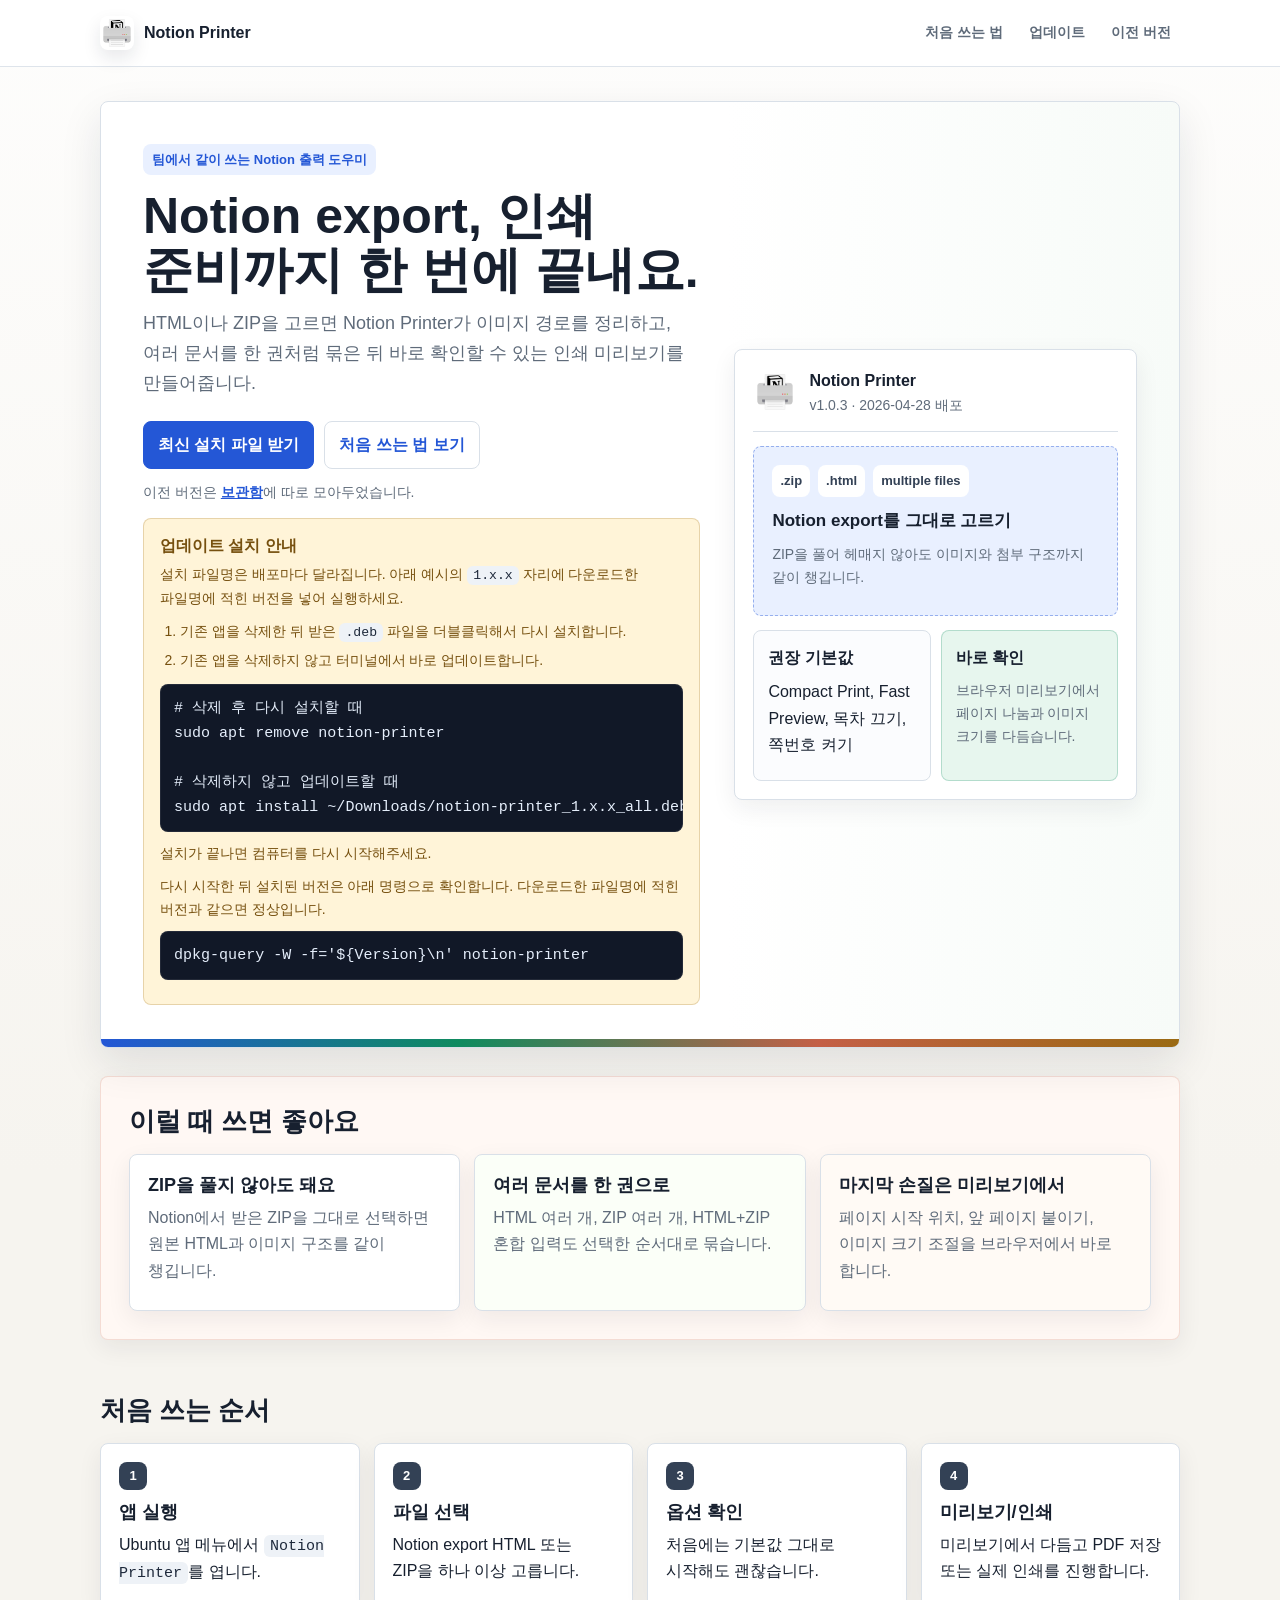
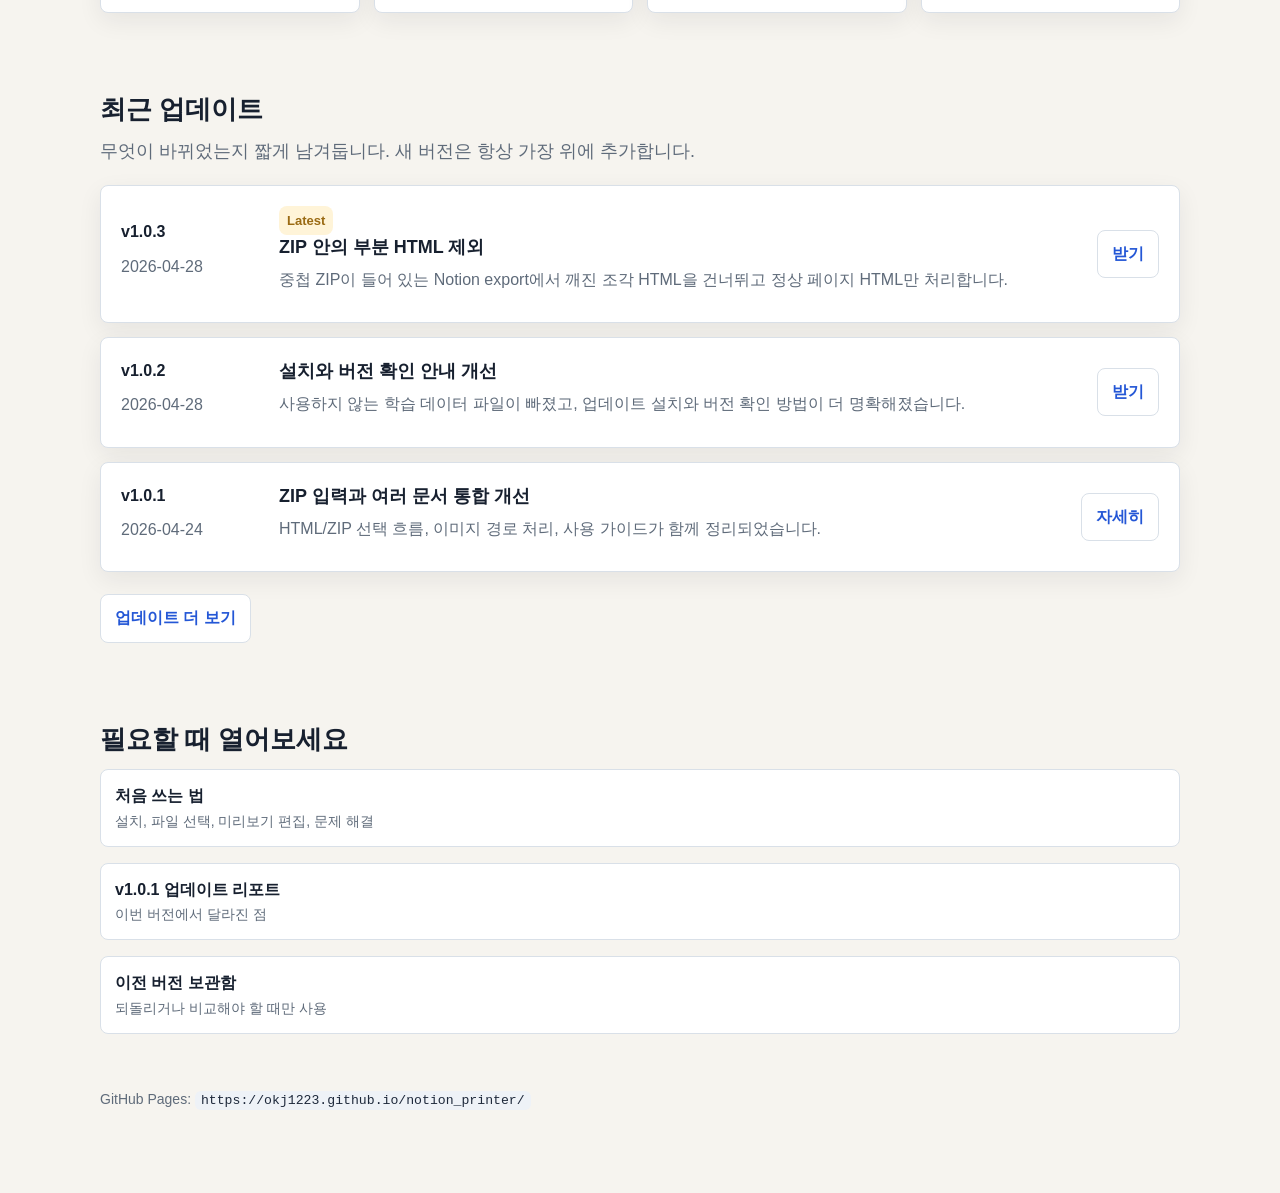
==== docs/index.html @ 2a836444 "Skip partial Notion HTML in ZIP imports" ====
<!doctype html>
<html lang="ko">
<head>
  <meta charset="utf-8">
  <meta name="viewport" content="width=device-width, initial-scale=1">
  <title>Notion Printer</title>
  <style>
    :root {
      --ink: #1f2937;
      --muted: #667085;
      --paper: #f8fafc;
      --panel: #ffffff;
      --line: #d9e0e8;
      --blue: #2463eb;
      --blue-soft: #eaf1ff;
      --green: #0f8b5f;
      --green-soft: #e8f7ef;
      --coral: #c65f45;
      --coral-soft: #fff0ea;
      --amber: #9a6a13;
      --amber-soft: #fff5d8;
      --slate: #334155;
      --shadow: 0 10px 30px rgba(23, 32, 47, 0.08);
    }

    * { box-sizing: border-box; }

    body {
      margin: 0;
      background: var(--paper);
      color: var(--ink);
      font-family: "Noto Sans KR", "Apple SD Gothic Neo", "Pretendard", sans-serif;
      line-height: 1.65;
    }

    a { color: inherit; }

    .site-header {
      position: sticky;
      top: 0;
      z-index: 10;
      border-bottom: 1px solid var(--line);
      background: rgba(255, 255, 255, 0.94);
      backdrop-filter: blur(10px);
    }

    .nav {
      max-width: 1120px;
      margin: 0 auto;
      padding: 12px 20px;
      display: flex;
      align-items: center;
      justify-content: space-between;
      gap: 18px;
    }

    .brand {
      display: inline-flex;
      align-items: center;
      gap: 10px;
      font-weight: 900;
      text-decoration: none;
    }

    .brand img {
      width: 34px;
      height: 34px;
      border-radius: 8px;
    }

    .nav-links {
      display: flex;
      flex-wrap: wrap;
      gap: 10px;
      color: var(--muted);
      font-size: 14px;
      font-weight: 800;
    }

    .nav-links a {
      text-decoration: none;
      padding: 6px 8px;
      border-radius: 8px;
    }

    .nav-links a:hover { background: #eef2f7; color: var(--ink); }

    .wrap {
      max-width: 1120px;
      margin: 0 auto;
      padding: 32px 20px 72px;
    }

    .hero {
      display: grid;
      grid-template-columns: minmax(0, 1.5fr) minmax(280px, 0.75fr);
      gap: 24px;
      align-items: stretch;
      padding: 34px;
      border: 1px solid var(--line);
      border-radius: 8px;
      background: #ffffff;
      box-shadow: var(--shadow);
    }

    .eyebrow {
      display: inline-flex;
      align-items: center;
      width: fit-content;
      padding: 4px 9px;
      border-radius: 8px;
      background: var(--blue-soft);
      color: var(--blue);
      font-size: 13px;
      font-weight: 900;
    }

    h1 {
      margin: 14px 0 12px;
      font-size: 48px;
      line-height: 1.08;
      letter-spacing: 0;
    }

    h2 {
      margin: 0 0 12px;
      font-size: 25px;
      letter-spacing: 0;
    }

    h3 {
      margin: 0 0 8px;
      font-size: 18px;
      letter-spacing: 0;
    }

    p { margin: 8px 0; }

    .lead {
      max-width: 760px;
      color: var(--muted);
      font-size: 18px;
    }

    .helper {
      margin-top: 12px;
      color: var(--muted);
      font-size: 14px;
    }

    .helper a {
      color: var(--blue);
      font-weight: 800;
    }

    .install-note {
      margin-top: 14px;
      padding: 14px 16px;
      border: 1px solid rgba(154, 106, 19, 0.24);
      border-radius: 8px;
      background: var(--amber-soft);
      color: #76500f;
    }

    .install-note strong {
      display: block;
      margin-bottom: 4px;
    }

    .install-note p {
      margin: 4px 0 10px;
      font-size: 14px;
    }

    .install-note ol {
      margin: 8px 0 12px;
      padding-left: 20px;
      font-size: 14px;
    }

    .install-note li {
      margin: 5px 0;
    }

    .install-note pre {
      margin: 8px 0 10px;
      overflow-x: auto;
      padding: 12px 14px;
      border-radius: 8px;
      background: #111827;
      color: #e5eefb;
      box-shadow: inset 0 0 0 1px rgba(255, 255, 255, 0.08);
    }

    .install-note pre code {
      padding: 0;
      background: transparent;
      color: inherit;
      white-space: pre;
    }

    .hero-meta {
      display: grid;
      gap: 10px;
      align-content: start;
      padding: 20px;
      border: 1px solid var(--line);
      border-radius: 8px;
      background: #fbfcfe;
    }

    .version {
      display: flex;
      align-items: center;
      gap: 12px;
    }

    .version img {
      width: 56px;
      height: 56px;
      border-radius: 8px;
      border: 1px solid var(--line);
    }

    .version strong {
      display: block;
      font-size: 20px;
    }

    .version span {
      color: var(--muted);
      font-size: 14px;
    }

    .actions {
      display: flex;
      flex-wrap: wrap;
      gap: 10px;
      margin-top: 22px;
    }

    .button {
      display: inline-flex;
      align-items: center;
      justify-content: center;
      min-height: 44px;
      padding: 10px 14px;
      border-radius: 8px;
      border: 1px solid var(--line);
      background: #ffffff;
      color: var(--blue);
      text-decoration: none;
      font-weight: 900;
    }

    .button.primary {
      border-color: var(--blue);
      background: var(--blue);
      color: #ffffff;
    }

    .button:hover {
      transform: translateY(-1px);
      box-shadow: 0 8px 20px rgba(36, 99, 235, 0.10);
    }

    .section {
      margin-top: 24px;
      padding: 28px;
      border: 1px solid var(--line);
      border-radius: 8px;
      background: var(--panel);
      box-shadow: 0 6px 20px rgba(23, 32, 47, 0.05);
    }

    .section.warm {
      border-color: rgba(198, 95, 69, 0.18);
      background: var(--coral-soft);
    }

    .grid {
      display: grid;
      grid-template-columns: repeat(3, minmax(0, 1fr));
      gap: 14px;
      margin-top: 16px;
    }

    .card {
      min-height: 132px;
      padding: 17px;
      border: 1px solid var(--line);
      border-radius: 8px;
      background: #ffffff;
    }

    .card:nth-child(2) {
      background: #fbfff8;
    }

    .card:nth-child(3) {
      background: #fffaf5;
    }

    .card p,
    .timeline p {
      color: var(--muted);
    }

    .workflow {
      display: grid;
      grid-template-columns: repeat(4, minmax(0, 1fr));
      gap: 12px;
      margin-top: 16px;
      counter-reset: flow;
    }

    .step {
      counter-increment: flow;
      padding: 16px;
      border: 1px solid var(--line);
      border-radius: 8px;
      background: #fbfcfe;
    }

    .step::before {
      content: counter(flow);
      display: inline-grid;
      place-items: center;
      width: 28px;
      height: 28px;
      margin-bottom: 10px;
      border-radius: 8px;
      background: var(--slate);
      color: #ffffff;
      font-weight: 900;
      font-size: 13px;
    }

    code {
      padding: 2px 6px;
      border-radius: 6px;
      background: #eef2f7;
      color: #1e293b;
      font-family: "JetBrains Mono", "D2Coding", monospace;
      font-size: 0.94em;
    }

    .timeline {
      display: grid;
      gap: 12px;
      margin-top: 16px;
    }

    .release {
      display: grid;
      grid-template-columns: 120px minmax(0, 1fr) auto;
      gap: 16px;
      align-items: center;
      padding: 16px;
      border: 1px solid var(--line);
      border-radius: 8px;
      background: #ffffff;
    }

    .tag {
      width: fit-content;
      padding: 4px 8px;
      border-radius: 8px;
      background: var(--amber-soft);
      color: var(--amber);
      font-size: 13px;
      font-weight: 900;
    }

    .link-list {
      display: grid;
      gap: 9px;
      margin: 14px 0 0;
      padding: 0;
      list-style: none;
    }

    .link-list a {
      display: block;
      padding: 12px 14px;
      border: 1px solid var(--line);
      border-radius: 8px;
      background: #ffffff;
      text-decoration: none;
      font-weight: 800;
    }

    .link-list span {
      display: block;
      color: var(--muted);
      font-weight: 500;
      font-size: 14px;
    }

    .footer {
      margin-top: 28px;
      color: var(--muted);
      font-size: 14px;
    }

    @media (max-width: 860px) {
      .hero,
      .release {
        grid-template-columns: 1fr;
      }

      .grid,
      .workflow {
        grid-template-columns: 1fr;
      }

      h1 { font-size: 36px; }
      .wrap { padding: 20px 14px 48px; }
      .hero, .section { padding: 20px; }
    }
  </style>
  <link rel="stylesheet" href="./assets/site.css">
</head>
<body class="home-page">
  <header class="site-header">
    <nav class="nav" aria-label="주요 링크">
      <a class="brand" href="./index.html">
        <img src="./assets/notion-printer-512.png" alt="">
        <span>Notion Printer</span>
      </a>
      <div class="nav-links">
        <a href="./team-user-guide.html">처음 쓰는 법</a>
        <a href="./updates.html">업데이트</a>
        <a href="./downloads/">이전 버전</a>
      </div>
    </nav>
  </header>

  <main class="wrap">
    <section class="hero">
      <div>
        <span class="eyebrow">팀에서 같이 쓰는 Notion 출력 도우미</span>
        <h1>Notion export, 인쇄 준비까지 한 번에 끝내요.</h1>
        <p class="lead">
          HTML이나 ZIP을 고르면 Notion Printer가 이미지 경로를 정리하고,
          여러 문서를 한 권처럼 묶은 뒤 바로 확인할 수 있는 인쇄 미리보기를 만들어줍니다.
        </p>
        <div class="actions">
          <a class="button primary" href="./downloads/notion-printer_1.0.3_all.deb" download>최신 설치 파일 받기</a>
          <a class="button" href="./team-user-guide.html">처음 쓰는 법 보기</a>
        </div>
        <p class="helper">이전 버전은 <a href="./downloads/">보관함</a>에 따로 모아두었습니다.</p>
        <div class="install-note">
          <strong>업데이트 설치 안내</strong>
          <p>설치 파일명은 배포마다 달라집니다. 아래 예시의 <code>1.x.x</code> 자리에 다운로드한 파일명에 적힌 버전을 넣어 실행하세요.</p>
          <ol>
            <li>기존 앱을 삭제한 뒤 받은 <code>.deb</code> 파일을 더블클릭해서 다시 설치합니다.</li>
            <li>기존 앱을 삭제하지 않고 터미널에서 바로 업데이트합니다.</li>
          </ol>
          <pre><code># 삭제 후 다시 설치할 때
sudo apt remove notion-printer

# 삭제하지 않고 업데이트할 때
sudo apt install ~/Downloads/notion-printer_1.x.x_all.deb</code></pre>
          <p>설치가 끝나면 컴퓨터를 다시 시작해주세요.</p>
          <p>다시 시작한 뒤 설치된 버전은 아래 명령으로 확인합니다. 다운로드한 파일명에 적힌 버전과 같으면 정상입니다.</p>
          <pre><code>dpkg-query -W -f='${Version}\n' notion-printer</code></pre>
        </div>
      </div>

      <aside class="app-preview" aria-label="Notion Printer 흐름 미리보기">
        <div class="preview-title">
          <img src="./assets/notion-printer-512.png" alt="Notion Printer 아이콘">
          <div>
            <strong>Notion Printer</strong>
            <span>v1.0.3 · 2026-04-28 배포</span>
          </div>
        </div>
        <div class="preview-dropzone">
          <div class="file-row">
            <span class="file-pill">.zip</span>
            <span class="file-pill">.html</span>
            <span class="file-pill">multiple files</span>
          </div>
          <strong>Notion export를 그대로 고르기</strong>
          <p>ZIP을 풀어 헤매지 않아도 이미지와 첨부 구조까지 같이 챙깁니다.</p>
        </div>
        <div class="preview-flow">
          <div class="preview-step">
            <strong>권장 기본값</strong>
            <p>Compact Print, Fast Preview, 목차 끄기, 쪽번호 켜기</p>
          </div>
          <div class="preview-output">
            <strong>바로 확인</strong>
            <p>브라우저 미리보기에서 페이지 나눔과 이미지 크기를 다듬습니다.</p>
          </div>
        </div>
      </aside>
    </section>

    <section class="section warm" id="what">
      <h2>이럴 때 쓰면 좋아요</h2>
      <div class="grid">
        <article class="card">
          <h3>ZIP을 풀지 않아도 돼요</h3>
          <p>Notion에서 받은 ZIP을 그대로 선택하면 원본 HTML과 이미지 구조를 같이 챙깁니다.</p>
        </article>
        <article class="card">
          <h3>여러 문서를 한 권으로</h3>
          <p>HTML 여러 개, ZIP 여러 개, HTML+ZIP 혼합 입력도 선택한 순서대로 묶습니다.</p>
        </article>
        <article class="card">
          <h3>마지막 손질은 미리보기에서</h3>
          <p>페이지 시작 위치, 앞 페이지 붙이기, 이미지 크기 조절을 브라우저에서 바로 합니다.</p>
        </article>
      </div>
    </section>

    <section class="section" id="workflow">
      <h2>처음 쓰는 순서</h2>
      <div class="workflow">
        <article class="step">
          <h3>앱 실행</h3>
          <p>Ubuntu 앱 메뉴에서 <code>Notion Printer</code>를 엽니다.</p>
        </article>
        <article class="step">
          <h3>파일 선택</h3>
          <p>Notion export HTML 또는 ZIP을 하나 이상 고릅니다.</p>
        </article>
        <article class="step">
          <h3>옵션 확인</h3>
          <p>처음에는 기본값 그대로 시작해도 괜찮습니다.</p>
        </article>
        <article class="step">
          <h3>미리보기/인쇄</h3>
          <p>미리보기에서 다듬고 PDF 저장 또는 실제 인쇄를 진행합니다.</p>
        </article>
      </div>
    </section>

    <section class="section" id="updates">
      <h2>최근 업데이트</h2>
      <p class="lead">무엇이 바뀌었는지 짧게 남겨둡니다. 새 버전은 항상 가장 위에 추가합니다.</p>
      <div class="timeline">
        <article class="release">
          <div>
            <strong>v1.0.3</strong>
            <p>2026-04-28</p>
          </div>
          <div>
            <span class="tag">Latest</span>
            <h3>ZIP 안의 부분 HTML 제외</h3>
            <p>중첩 ZIP이 들어 있는 Notion export에서 깨진 조각 HTML을 건너뛰고 정상 페이지 HTML만 처리합니다.</p>
          </div>
          <a class="button" href="./downloads/">받기</a>
        </article>

        <article class="release">
          <div>
            <strong>v1.0.2</strong>
            <p>2026-04-28</p>
          </div>
          <div>
            <h3>설치와 버전 확인 안내 개선</h3>
            <p>사용하지 않는 학습 데이터 파일이 빠졌고, 업데이트 설치와 버전 확인 방법이 더 명확해졌습니다.</p>
          </div>
          <a class="button" href="./downloads/">받기</a>
        </article>

        <article class="release">
          <div>
            <strong>v1.0.1</strong>
            <p>2026-04-24</p>
          </div>
          <div>
            <h3>ZIP 입력과 여러 문서 통합 개선</h3>
            <p>HTML/ZIP 선택 흐름, 이미지 경로 처리, 사용 가이드가 함께 정리되었습니다.</p>
          </div>
          <a class="button" href="./update-report-v1-0-1.html">자세히</a>
        </article>
      </div>
      <div class="actions">
        <a class="button" href="./updates.html">업데이트 더 보기</a>
      </div>
    </section>

    <section class="section" id="links">
      <h2>필요할 때 열어보세요</h2>
      <ul class="link-list">
        <li><a href="./team-user-guide.html">처음 쓰는 법 <span>설치, 파일 선택, 미리보기 편집, 문제 해결</span></a></li>
        <li><a href="./update-report-v1-0-1.html">v1.0.1 업데이트 리포트 <span>이번 버전에서 달라진 점</span></a></li>
        <li><a href="./downloads/">이전 버전 보관함 <span>되돌리거나 비교해야 할 때만 사용</span></a></li>
      </ul>
    </section>

    <p class="footer">
      GitHub Pages: <code>https://okj1223.github.io/notion_printer/</code>
    </p>
  </main>
</body>
</html>
---- docs/assets/site.css ----
:root {
  --ink: #17202f;
  --muted: #5f6b7a;
  --paper: #f6f4ef;
  --panel: #ffffff;
  --line: #d9e0e8;
  --blue: #2457d6;
  --blue-soft: #e9f0ff;
  --green: #0f8b5f;
  --green-soft: #e7f6ee;
  --coral: #c45f46;
  --coral-soft: #fff0ea;
  --amber: #9a6a13;
  --amber-soft: #fff4d8;
  --slate: #334155;
  --shadow: 0 16px 42px rgba(23, 32, 47, 0.10);
  --soft-shadow: 0 8px 24px rgba(23, 32, 47, 0.07);
}

* { box-sizing: border-box; }

html { scroll-behavior: smooth; }

body {
  margin: 0;
  background:
    linear-gradient(180deg, rgba(255, 255, 255, 0.82) 0%, rgba(246, 244, 239, 0.92) 42%, #f6f4ef 100%),
    var(--paper);
  color: var(--ink);
  font-family: "Noto Sans KR", "Apple SD Gothic Neo", "Pretendard", sans-serif;
  line-height: 1.65;
  overflow-x: hidden;
}

a { color: inherit; }

.site-header {
  position: sticky;
  top: 0;
  z-index: 20;
  border-bottom: 1px solid rgba(217, 224, 232, 0.86);
  background: rgba(255, 255, 255, 0.92);
  backdrop-filter: blur(14px);
}

.nav,
.wrap,
.page {
  max-width: 1120px;
  margin: 0 auto;
  padding-left: 20px;
  padding-right: 20px;
}

.nav {
  min-height: 66px;
  display: flex;
  align-items: center;
  justify-content: space-between;
  gap: 18px;
}

.brand {
  display: inline-flex;
  align-items: center;
  gap: 10px;
  color: inherit;
  font-weight: 900;
  text-decoration: none;
}

.brand img {
  width: 34px;
  height: 34px;
  border-radius: 8px;
  box-shadow: 0 8px 18px rgba(23, 32, 47, 0.10);
}

.nav-links {
  display: flex;
  flex-wrap: wrap;
  gap: 8px;
  color: var(--muted);
  font-size: 14px;
  font-weight: 800;
}

.nav-links a {
  padding: 7px 9px;
  border-radius: 8px;
  color: inherit;
  text-decoration: none;
}

.nav-links a:hover {
  background: #eef2f7;
  color: var(--ink);
}

.wrap,
.page {
  padding-top: 34px;
  padding-bottom: 76px;
}

.hero {
  border: 1px solid var(--line);
  border-radius: 8px;
  background: var(--panel);
  box-shadow: var(--shadow);
}

.home-page .hero {
  position: relative;
  overflow: hidden;
  display: grid;
  grid-template-columns: minmax(0, 1.08fr) minmax(320px, 0.78fr);
  gap: 34px;
  align-items: center;
  min-height: 470px;
  padding: 42px;
  background:
    linear-gradient(90deg, #ffffff 0%, #ffffff 58%, #f7fbf8 100%);
}

.home-page .hero::after {
  content: "";
  position: absolute;
  inset: auto 0 0 0;
  height: 8px;
  background: linear-gradient(90deg, var(--blue), var(--green), var(--coral), var(--amber));
}

.eyebrow,
.badge {
  display: inline-flex;
  align-items: center;
  width: fit-content;
  padding: 5px 9px;
  border-radius: 8px;
  background: var(--blue-soft);
  color: var(--blue);
  font-size: 13px;
  font-weight: 900;
}

.badge.mint,
.badge-green,
.badge.latest {
  background: var(--green-soft);
  color: var(--green);
}

.badge.sun,
.badge-amber,
.badge.archive,
.tag {
  background: var(--amber-soft);
  color: var(--amber);
}

.badge.sky,
.badge-blue {
  background: var(--blue-soft);
  color: var(--blue);
}

.badge-row {
  display: flex;
  flex-wrap: wrap;
  gap: 8px;
  margin-bottom: 18px;
}

h1 {
  margin: 14px 0 12px;
  font-size: 50px;
  line-height: 1.08;
  letter-spacing: 0;
  word-break: keep-all;
  overflow-wrap: break-word;
}

h2 {
  margin: 0 0 12px;
  font-size: 26px;
  line-height: 1.25;
  letter-spacing: 0;
  word-break: keep-all;
}

h3 {
  margin: 0 0 8px;
  font-size: 18px;
  line-height: 1.35;
  letter-spacing: 0;
  word-break: keep-all;
}

p {
  margin: 8px 0;
  word-break: keep-all;
  overflow-wrap: anywhere;
}

li,
td,
th {
  word-break: keep-all;
  overflow-wrap: anywhere;
}

.lead {
  max-width: 760px;
  color: var(--muted);
  font-size: 18px;
  word-break: keep-all;
  overflow-wrap: break-word;
}

.helper {
  margin-top: 12px;
  color: var(--muted);
  font-size: 14px;
}

.helper a {
  color: var(--blue);
  font-weight: 900;
}

.actions {
  display: flex;
  flex-wrap: wrap;
  gap: 10px;
  margin-top: 22px;
}

.button {
  display: inline-flex;
  align-items: center;
  justify-content: center;
  min-height: 44px;
  padding: 10px 14px;
  border: 1px solid var(--line);
  border-radius: 8px;
  background: #ffffff;
  color: var(--blue);
  font-weight: 900;
  text-decoration: none;
  white-space: nowrap;
  transition: transform 0.14s ease, box-shadow 0.14s ease, background 0.14s ease;
}

.button:hover {
  transform: translateY(-1px);
  box-shadow: 0 10px 22px rgba(36, 87, 214, 0.13);
}

.button.primary {
  border-color: var(--blue);
  background: var(--blue);
  color: #ffffff;
}

.button.secondary {
  border-color: rgba(36, 87, 214, 0.22);
  color: var(--blue);
}

.hero-meta,
.app-preview {
  border: 1px solid var(--line);
  border-radius: 8px;
  background: #fbfcfe;
  box-shadow: var(--soft-shadow);
}

.hero-meta {
  display: grid;
  gap: 10px;
  align-content: start;
  padding: 20px;
}

.version {
  display: flex;
  align-items: center;
  gap: 12px;
}

.version img {
  width: 56px;
  height: 56px;
  border-radius: 8px;
  border: 1px solid var(--line);
}

.version strong {
  display: block;
  font-size: 20px;
}

.version span,
.card p,
.timeline p,
.feature p,
.info-card span,
.mini-card span,
.card span,
.meta,
.date {
  color: var(--muted);
}

.app-preview {
  position: relative;
  display: grid;
  gap: 14px;
  padding: 18px;
  background: #ffffff;
}

.preview-title {
  display: flex;
  align-items: center;
  gap: 12px;
  padding-bottom: 14px;
  border-bottom: 1px solid var(--line);
}

.preview-title img {
  width: 44px;
  height: 44px;
  border-radius: 8px;
}

.preview-title strong,
.preview-title span {
  display: block;
  min-width: 0;
}

.preview-title span {
  color: var(--muted);
  font-size: 14px;
}

.preview-dropzone {
  padding: 18px;
  border: 1px dashed rgba(36, 87, 214, 0.42);
  border-radius: 8px;
  background: var(--blue-soft);
}

.preview-dropzone strong {
  display: block;
  margin-top: 10px;
  font-size: 17px;
}

.preview-dropzone p,
.preview-output p,
.preview-restart {
  color: var(--muted);
  font-size: 14px;
}

.file-row {
  display: flex;
  flex-wrap: wrap;
  gap: 8px;
}

.file-pill {
  display: inline-flex;
  padding: 5px 8px;
  border-radius: 8px;
  background: #ffffff;
  color: var(--slate);
  font-size: 13px;
  font-weight: 900;
}

.preview-flow {
  display: grid;
  grid-template-columns: 1fr 1fr;
  gap: 10px;
}

.preview-step,
.preview-output {
  min-width: 0;
  min-height: 92px;
  padding: 14px;
  border: 1px solid var(--line);
  border-radius: 8px;
  background: #fbfcfe;
}

.preview-step strong,
.preview-output strong {
  display: block;
  margin-bottom: 5px;
}

.preview-output {
  background: var(--green-soft);
  border-color: rgba(15, 139, 95, 0.24);
}

.preview-restart {
  margin: 0;
  padding: 12px 14px;
  border: 1px solid rgba(196, 95, 70, 0.22);
  border-radius: 8px;
  background: var(--coral-soft);
  color: #944834;
  font-weight: 800;
}

.section {
  margin-top: 28px;
  padding: 28px;
  border: 1px solid var(--line);
  border-radius: 8px;
  background: rgba(255, 255, 255, 0.82);
  box-shadow: var(--soft-shadow);
}

.home-page .section {
  padding: 26px 0;
  border: 0;
  background: transparent;
  box-shadow: none;
}

.home-page .section.warm {
  padding: 28px;
  border: 1px solid rgba(196, 95, 70, 0.18);
  background: #fff8f4;
  box-shadow: var(--soft-shadow);
}

.grid,
.workflow,
.hero-grid,
.card-grid,
.mini-grid,
.timeline,
.feature-list,
.list {
  display: grid;
  gap: 14px;
}

.grid,
.hero-grid {
  grid-template-columns: repeat(3, minmax(0, 1fr));
  margin-top: 16px;
}

.workflow,
.mini-grid {
  grid-template-columns: repeat(4, minmax(0, 1fr));
  margin-top: 16px;
}

.card-grid {
  grid-template-columns: repeat(2, minmax(0, 1fr));
}

.card,
.step,
.release,
.info-card,
.mini-card,
.feature,
.notice {
  border: 1px solid var(--line);
  border-radius: 8px;
  background: var(--panel);
  box-shadow: var(--soft-shadow);
}

.card,
.step,
.info-card,
.mini-card,
.feature,
.notice {
  min-width: 0;
  padding: 18px;
}

.card {
  min-height: 132px;
}

.card:nth-child(2),
.feature:nth-child(2n) {
  background: #fbfff8;
}

.card:nth-child(3),
.feature:nth-child(3n) {
  background: #fffaf5;
}

.step {
  counter-increment: flow;
}

.workflow {
  counter-reset: flow;
}

.step::before {
  content: counter(flow);
  display: inline-grid;
  place-items: center;
  width: 28px;
  height: 28px;
  margin-bottom: 10px;
  border-radius: 8px;
  background: var(--slate);
  color: #ffffff;
  font-size: 13px;
  font-weight: 900;
}

.timeline,
.list,
.feature-list {
  margin-top: 18px;
}

.release {
  display: grid;
  grid-template-columns: 140px minmax(0, 1fr) auto;
  gap: 18px;
  align-items: center;
  padding: 20px;
}

.updates-page .release,
.report-page .release {
  grid-template-columns: 150px minmax(0, 1fr);
}

.tag {
  display: inline-flex;
  width: fit-content;
  padding: 4px 8px;
  border-radius: 8px;
  font-size: 13px;
  font-weight: 900;
}

.link-list {
  display: grid;
  gap: 9px;
  margin: 14px 0 0;
  padding: 0;
  list-style: none;
}

.link-list a {
  display: block;
  padding: 13px 14px;
  border: 1px solid var(--line);
  border-radius: 8px;
  background: #ffffff;
  font-weight: 900;
  text-decoration: none;
}

.link-list a:hover {
  border-color: rgba(36, 87, 214, 0.28);
  box-shadow: var(--soft-shadow);
}

.link-list span {
  display: block;
  color: var(--muted);
  font-size: 14px;
  font-weight: 500;
}

.page .hero {
  padding: 30px;
}

code {
  padding: 2px 6px;
  border-radius: 6px;
  background: #eef2f7;
  color: #1e293b;
  font-family: "JetBrains Mono", "D2Coding", monospace;
  font-size: 0.94em;
  overflow-wrap: anywhere;
  word-break: break-word;
  white-space: normal;
}

pre {
  overflow-x: auto;
  padding: 16px 18px;
  border-radius: 8px;
  background: #111827;
  color: #eef2ff;
}

pre code {
  padding: 0;
  background: transparent;
  color: inherit;
  white-space: pre;
}

table {
  width: 100%;
  border-collapse: separate;
  border-spacing: 0;
  margin: 14px 0 24px;
  overflow: hidden;
  border: 1px solid var(--line);
  border-radius: 8px;
  background: var(--panel);
}

th,
td {
  padding: 13px 15px;
  border-bottom: 1px solid var(--line);
  text-align: left;
  vertical-align: top;
}

th {
  background: #eef4fb;
  color: #263348;
  font-size: 14px;
}

tr:last-child td { border-bottom: 0; }
td:first-child,
th:first-child { font-weight: 800; }

.steps {
  counter-reset: step;
  display: grid;
  gap: 10px;
  padding: 0;
  list-style: none;
}

.steps li {
  counter-increment: step;
  position: relative;
  padding: 14px 16px 14px 54px;
  border: 1px solid var(--line);
  border-radius: 8px;
  background: #ffffff;
}

.steps li::before {
  content: counter(step);
  position: absolute;
  left: 16px;
  top: 14px;
  display: grid;
  place-items: center;
  width: 26px;
  height: 26px;
  border-radius: 8px;
  background: var(--blue);
  color: #ffffff;
  font-size: 13px;
  font-weight: 900;
}

.callout {
  margin: 18px 0;
  padding: 16px 18px;
  border: 1px solid;
  border-radius: 8px;
}

.callout strong {
  display: block;
  margin-bottom: 4px;
}

.blue,
.callout.sky {
  background: var(--blue-soft);
  border-color: rgba(36, 87, 214, 0.22);
  color: #1744aa;
}

.green,
.callout.mint {
  background: var(--green-soft);
  border-color: rgba(15, 139, 95, 0.22);
  color: #0d6f4d;
}

.amber,
.callout.sun {
  background: var(--amber-soft);
  border-color: rgba(154, 106, 19, 0.24);
  color: #7c5511;
}

.red,
.callout.coral {
  background: #ffe9e7;
  border-color: rgba(194, 65, 53, 0.22);
  color: #98352c;
}

ul.clean,
ol.clean {
  margin: 14px 0 0;
  padding-left: 20px;
}

ul.clean li,
ol.clean li,
li + li {
  margin-top: 7px;
}

.footer,
.footer-note {
  margin-top: 28px;
  color: var(--muted);
  font-size: 14px;
}

.footer-note {
  text-align: center;
}

@media (max-width: 900px) {
  .home-page .hero,
  .release,
  .updates-page .release,
  .downloads-page .release,
  .report-page .release {
    grid-template-columns: 1fr;
  }

  .grid,
  .workflow,
  .hero-grid,
  .card-grid,
  .mini-grid,
  .preview-flow {
    grid-template-columns: 1fr;
  }

  h1 { font-size: 38px; }
}

@media (max-width: 760px) {
  .nav,
  .wrap,
  .page {
    padding-left: 14px;
    padding-right: 14px;
  }

  .nav {
    align-items: flex-start;
    flex-direction: column;
    padding-top: 12px;
    padding-bottom: 12px;
  }

  .wrap,
  .page {
    padding-top: 22px;
    padding-bottom: 50px;
  }

.home-page .hero,
.page .hero,
.section,
.home-page .section.warm {
    padding: 20px;
  }

  .home-page .section {
    padding: 22px 0;
  }

  h1 { font-size: 34px; }
  .lead {
    font-size: 16px;
    word-break: keep-all;
    overflow-wrap: anywhere;
  }

  .app-preview p,
  .preview-step p,
  .preview-output p {
    word-break: normal;
    overflow-wrap: anywhere;
  }
  table { display: block; overflow-x: auto; }
  .button { width: 100%; }
  .home-page .hero,
  .app-preview,
  .preview-step,
  .preview-output {
    min-width: 0;
  }
}
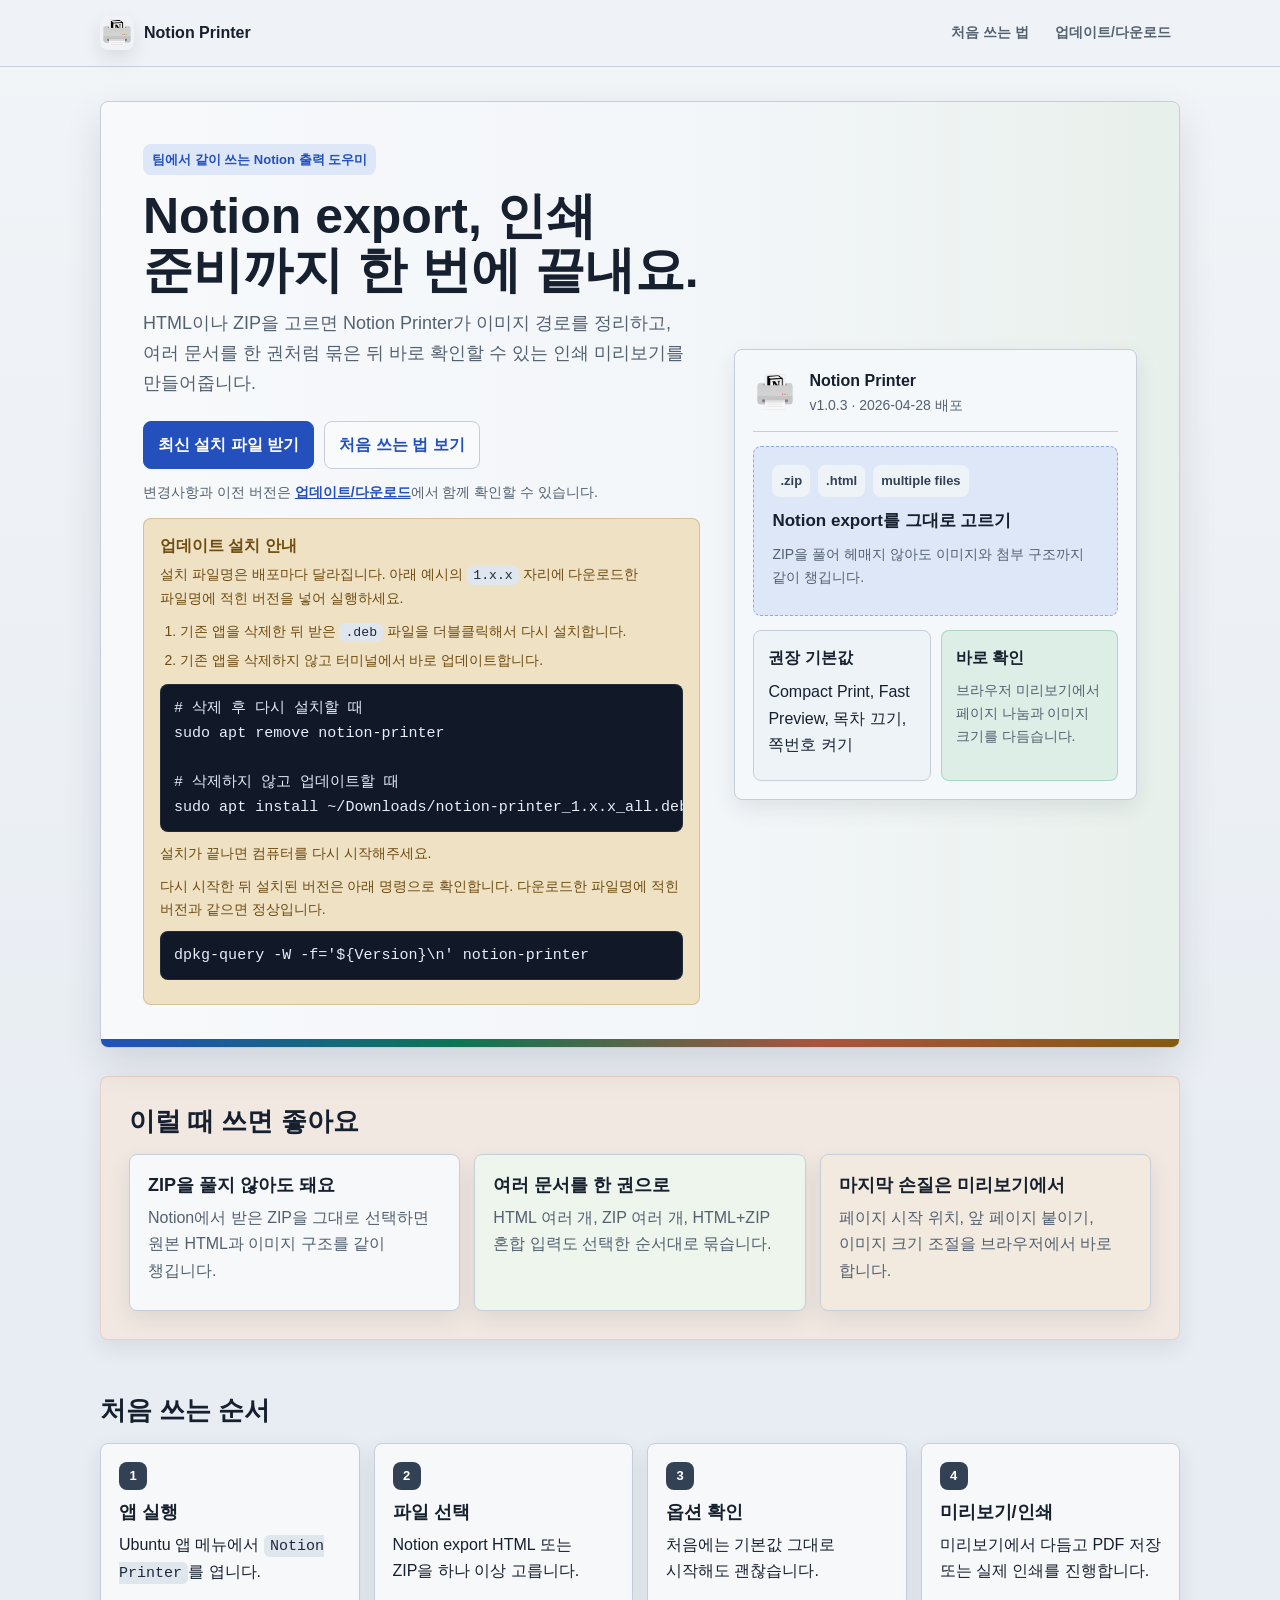
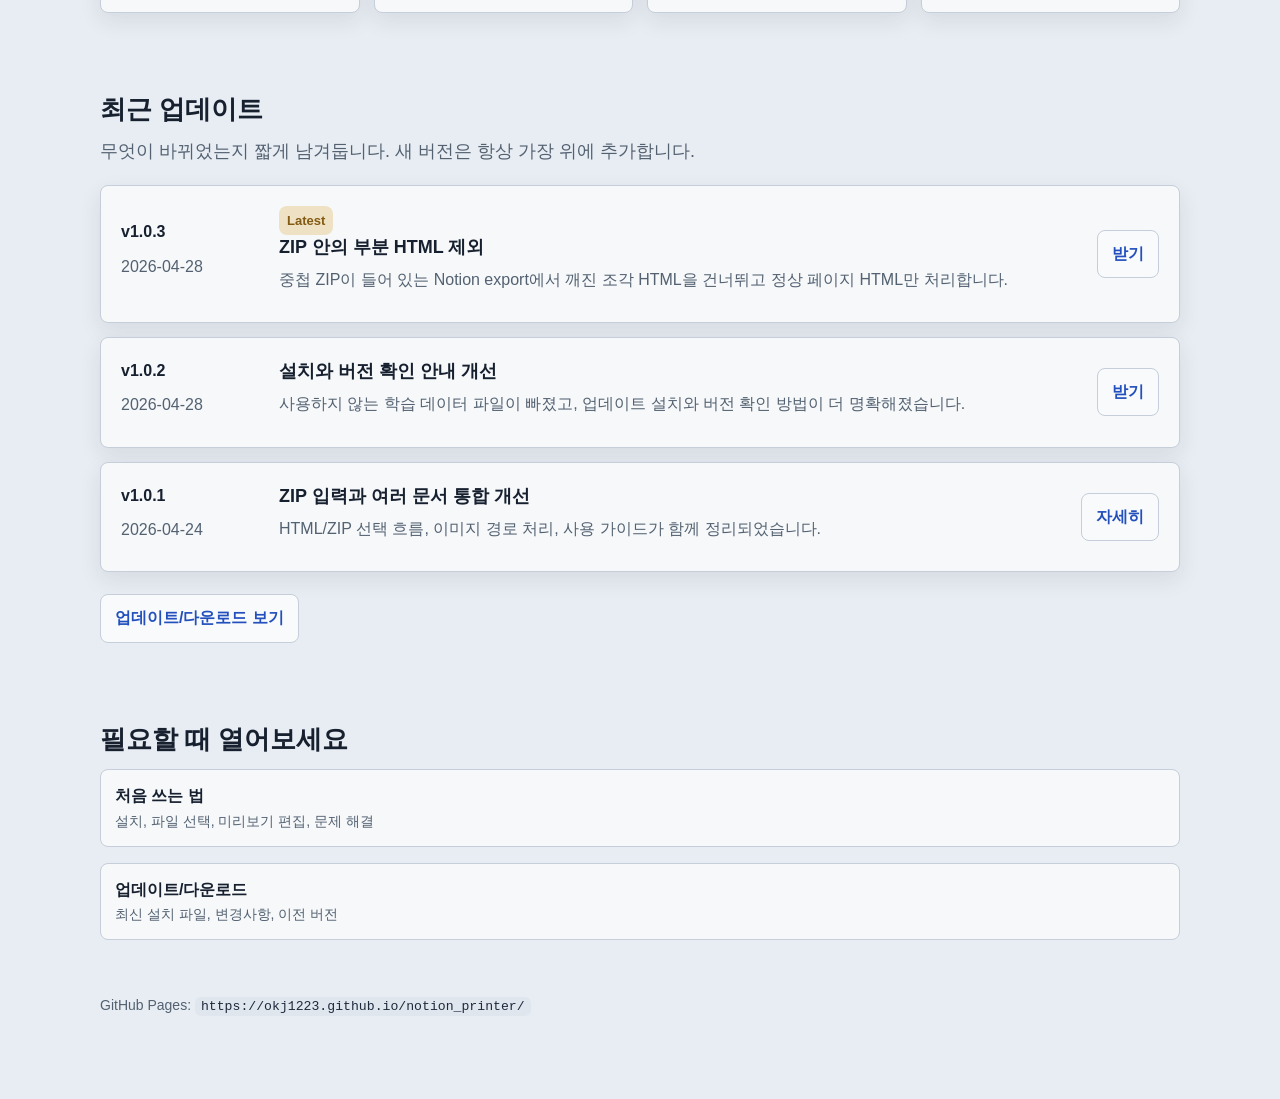
==== commit 6cadd4c3: "Unify update and download docs" ====
--- a/docs/index.html
+++ b/docs/index.html
@@ -430,8 +430,7 @@
       </a>
       <div class="nav-links">
         <a href="./team-user-guide.html">처음 쓰는 법</a>
-        <a href="./updates.html">업데이트</a>
-        <a href="./downloads/">이전 버전</a>
+        <a href="./downloads/">업데이트/다운로드</a>
       </div>
     </nav>
   </header>
@@ -449,7 +448,7 @@
           <a class="button primary" href="./downloads/notion-printer_1.0.3_all.deb" download>최신 설치 파일 받기</a>
           <a class="button" href="./team-user-guide.html">처음 쓰는 법 보기</a>
         </div>
-        <p class="helper">이전 버전은 <a href="./downloads/">보관함</a>에 따로 모아두었습니다.</p>
+        <p class="helper">변경사항과 이전 버전은 <a href="./downloads/">업데이트/다운로드</a>에서 함께 확인할 수 있습니다.</p>
         <div class="install-note">
           <strong>업데이트 설치 안내</strong>
           <p>설치 파일명은 배포마다 달라집니다. 아래 예시의 <code>1.x.x</code> 자리에 다운로드한 파일명에 적힌 버전을 넣어 실행하세요.</p>
@@ -580,7 +579,7 @@
         </article>
       </div>
       <div class="actions">
-        <a class="button" href="./updates.html">업데이트 더 보기</a>
+        <a class="button" href="./downloads/">업데이트/다운로드 보기</a>
       </div>
     </section>
 
@@ -588,8 +587,7 @@
       <h2>필요할 때 열어보세요</h2>
       <ul class="link-list">
         <li><a href="./team-user-guide.html">처음 쓰는 법 <span>설치, 파일 선택, 미리보기 편집, 문제 해결</span></a></li>
-        <li><a href="./update-report-v1-0-1.html">v1.0.1 업데이트 리포트 <span>이번 버전에서 달라진 점</span></a></li>
-        <li><a href="./downloads/">이전 버전 보관함 <span>되돌리거나 비교해야 할 때만 사용</span></a></li>
+        <li><a href="./downloads/">업데이트/다운로드 <span>최신 설치 파일, 변경사항, 이전 버전</span></a></li>
       </ul>
     </section>
 
--- a/docs/assets/site.css
+++ b/docs/assets/site.css
@@ -1,20 +1,21 @@
 :root {
   --ink: #17202f;
-  --muted: #5f6b7a;
-  --paper: #f6f4ef;
-  --panel: #ffffff;
-  --line: #d9e0e8;
-  --blue: #2457d6;
-  --blue-soft: #e9f0ff;
-  --green: #0f8b5f;
-  --green-soft: #e7f6ee;
-  --coral: #c45f46;
-  --coral-soft: #fff0ea;
-  --amber: #9a6a13;
-  --amber-soft: #fff4d8;
+  --muted: #536171;
+  --paper: #e8edf3;
+  --panel: #f6f8fa;
+  --panel-strong: #eef3f7;
+  --line: #c5ced9;
+  --blue: #2350bd;
+  --blue-soft: #dde7f8;
+  --green: #0d7555;
+  --green-soft: #dceee6;
+  --coral: #a9543e;
+  --coral-soft: #f2e1db;
+  --amber: #835a11;
+  --amber-soft: #eee1c4;
   --slate: #334155;
-  --shadow: 0 16px 42px rgba(23, 32, 47, 0.10);
-  --soft-shadow: 0 8px 24px rgba(23, 32, 47, 0.07);
+  --shadow: 0 16px 38px rgba(23, 32, 47, 0.12);
+  --soft-shadow: 0 8px 22px rgba(23, 32, 47, 0.09);
 }
 
 * { box-sizing: border-box; }
@@ -24,7 +25,7 @@
 body {
   margin: 0;
   background:
-    linear-gradient(180deg, rgba(255, 255, 255, 0.82) 0%, rgba(246, 244, 239, 0.92) 42%, #f6f4ef 100%),
+    linear-gradient(180deg, rgba(242, 245, 248, 0.94) 0%, rgba(232, 237, 243, 0.96) 44%, #e8edf3 100%),
     var(--paper);
   color: var(--ink);
   font-family: "Noto Sans KR", "Apple SD Gothic Neo", "Pretendard", sans-serif;
@@ -38,8 +39,8 @@
   position: sticky;
   top: 0;
   z-index: 20;
-  border-bottom: 1px solid rgba(217, 224, 232, 0.86);
-  background: rgba(255, 255, 255, 0.92);
+  border-bottom: 1px solid rgba(197, 206, 217, 0.94);
+  background: rgba(239, 243, 247, 0.94);
   backdrop-filter: blur(14px);
 }
 
@@ -93,7 +94,7 @@
 }
 
 .nav-links a:hover {
-  background: #eef2f7;
+  background: #dfe6ee;
   color: var(--ink);
 }
 
@@ -120,7 +121,7 @@
   min-height: 470px;
   padding: 42px;
   background:
-    linear-gradient(90deg, #ffffff 0%, #ffffff 58%, #f7fbf8 100%);
+    linear-gradient(90deg, #f7f9fb 0%, #f3f6f9 58%, #e8f0eb 100%);
 }
 
 .home-page .hero::after {
@@ -229,6 +230,17 @@
   font-weight: 900;
 }
 
+.install-note {
+  border-color: rgba(131, 90, 17, 0.24);
+  background: var(--amber-soft);
+  color: #6f4c10;
+}
+
+.install-note pre {
+  background: #111827;
+  color: #e5eefb;
+}
+
 .actions {
   display: flex;
   flex-wrap: wrap;
@@ -244,7 +256,7 @@
   padding: 10px 14px;
   border: 1px solid var(--line);
   border-radius: 8px;
-  background: #ffffff;
+  background: #f8fafc;
   color: var(--blue);
   font-weight: 900;
   text-decoration: none;
@@ -272,7 +284,7 @@
 .app-preview {
   border: 1px solid var(--line);
   border-radius: 8px;
-  background: #fbfcfe;
+  background: var(--panel-strong);
   box-shadow: var(--soft-shadow);
 }
 
@@ -318,7 +330,7 @@
   display: grid;
   gap: 14px;
   padding: 18px;
-  background: #ffffff;
+  background: #f5f8fb;
 }
 
 .preview-title {
@@ -376,7 +388,7 @@
   display: inline-flex;
   padding: 5px 8px;
   border-radius: 8px;
-  background: #ffffff;
+  background: #eef3f7;
   color: var(--slate);
   font-size: 13px;
   font-weight: 900;
@@ -395,7 +407,7 @@
   padding: 14px;
   border: 1px solid var(--line);
   border-radius: 8px;
-  background: #fbfcfe;
+  background: #eef3f7;
 }
 
 .preview-step strong,
@@ -424,7 +436,7 @@
   padding: 28px;
   border: 1px solid var(--line);
   border-radius: 8px;
-  background: rgba(255, 255, 255, 0.82);
+  background: rgba(246, 248, 250, 0.9);
   box-shadow: var(--soft-shadow);
 }
 
@@ -438,7 +450,7 @@
 .home-page .section.warm {
   padding: 28px;
   border: 1px solid rgba(196, 95, 70, 0.18);
-  background: #fff8f4;
+  background: #f1e8e2;
   box-shadow: var(--soft-shadow);
 }
 
@@ -499,12 +511,12 @@
 
 .card:nth-child(2),
 .feature:nth-child(2n) {
-  background: #fbfff8;
+  background: #edf5ec;
 }
 
 .card:nth-child(3),
 .feature:nth-child(3n) {
-  background: #fffaf5;
+  background: #f2eadf;
 }
 
 .step {
@@ -570,7 +582,7 @@
   padding: 13px 14px;
   border: 1px solid var(--line);
   border-radius: 8px;
-  background: #ffffff;
+  background: #f6f8fa;
   font-weight: 900;
   text-decoration: none;
 }
@@ -594,7 +606,7 @@
 code {
   padding: 2px 6px;
   border-radius: 6px;
-  background: #eef2f7;
+  background: #dfe6ee;
   color: #1e293b;
   font-family: "JetBrains Mono", "D2Coding", monospace;
   font-size: 0.94em;
@@ -638,7 +650,7 @@
 }
 
 th {
-  background: #eef4fb;
+  background: #dfe8f1;
   color: #263348;
   font-size: 14px;
 }
@@ -661,7 +673,7 @@
   padding: 14px 16px 14px 54px;
   border: 1px solid var(--line);
   border-radius: 8px;
-  background: #ffffff;
+  background: #f6f8fa;
 }
 
 .steps li::before {
@@ -715,7 +727,7 @@
 
 .red,
 .callout.coral {
-  background: #ffe9e7;
+  background: #f2deda;
   border-color: rgba(194, 65, 53, 0.22);
   color: #98352c;
 }
@@ -741,6 +753,10 @@
 
 .footer-note {
   text-align: center;
+}
+
+.mobile-only-break {
+  display: none;
 }
 
 @media (max-width: 900px) {
@@ -785,10 +801,10 @@
     padding-bottom: 50px;
   }
 
-.home-page .hero,
-.page .hero,
-.section,
-.home-page .section.warm {
+  .home-page .hero,
+  .page .hero,
+  .section,
+  .home-page .section.warm {
     padding: 20px;
   }
 
@@ -796,10 +812,27 @@
     padding: 22px 0;
   }
 
-  h1 { font-size: 34px; }
+  h1 {
+    max-width: calc(100vw - 68px);
+    font-size: 32px;
+    line-height: 1.16;
+    word-break: break-all;
+    overflow-wrap: anywhere;
+  }
+
+  code {
+    word-break: break-word;
+    overflow-wrap: anywhere;
+  }
+
+  .mobile-only-break {
+    display: block;
+  }
+
   .lead {
+    max-width: calc(100vw - 68px);
     font-size: 16px;
-    word-break: keep-all;
+    word-break: break-all;
     overflow-wrap: anywhere;
   }
 
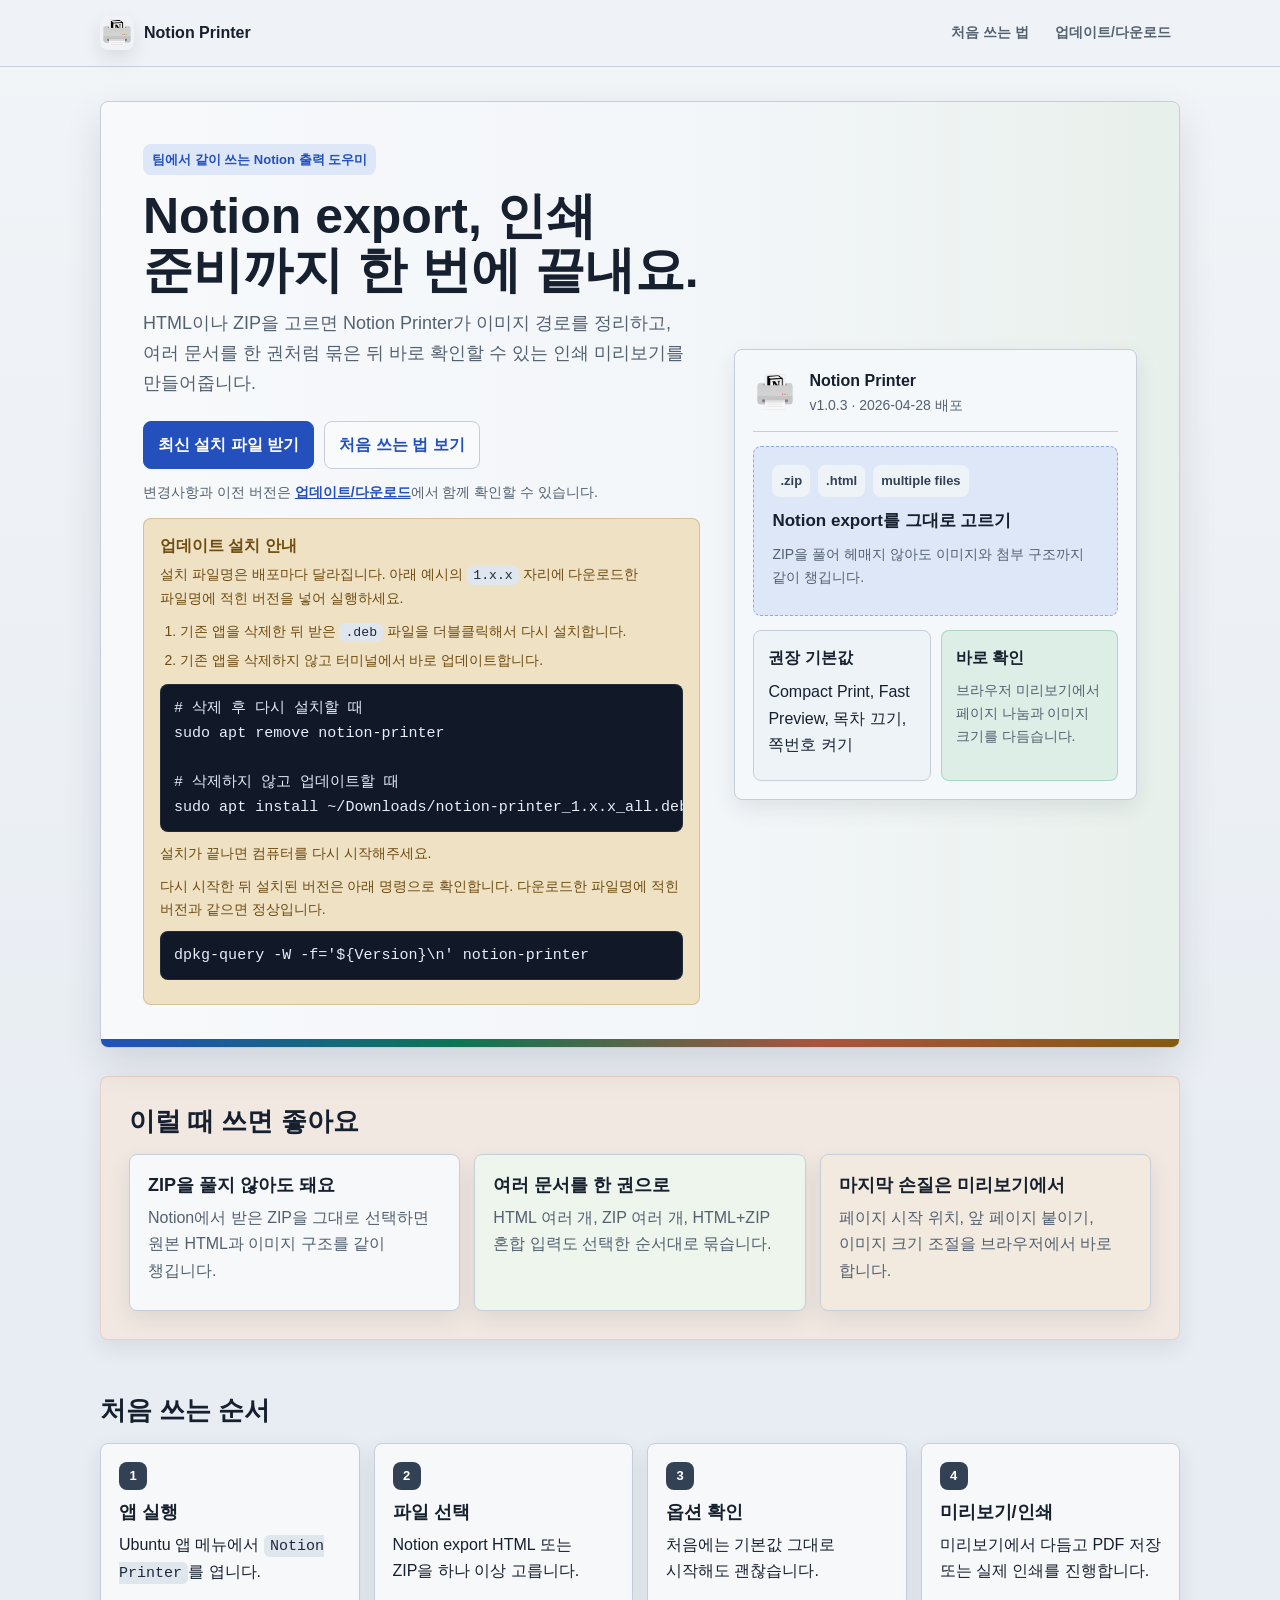
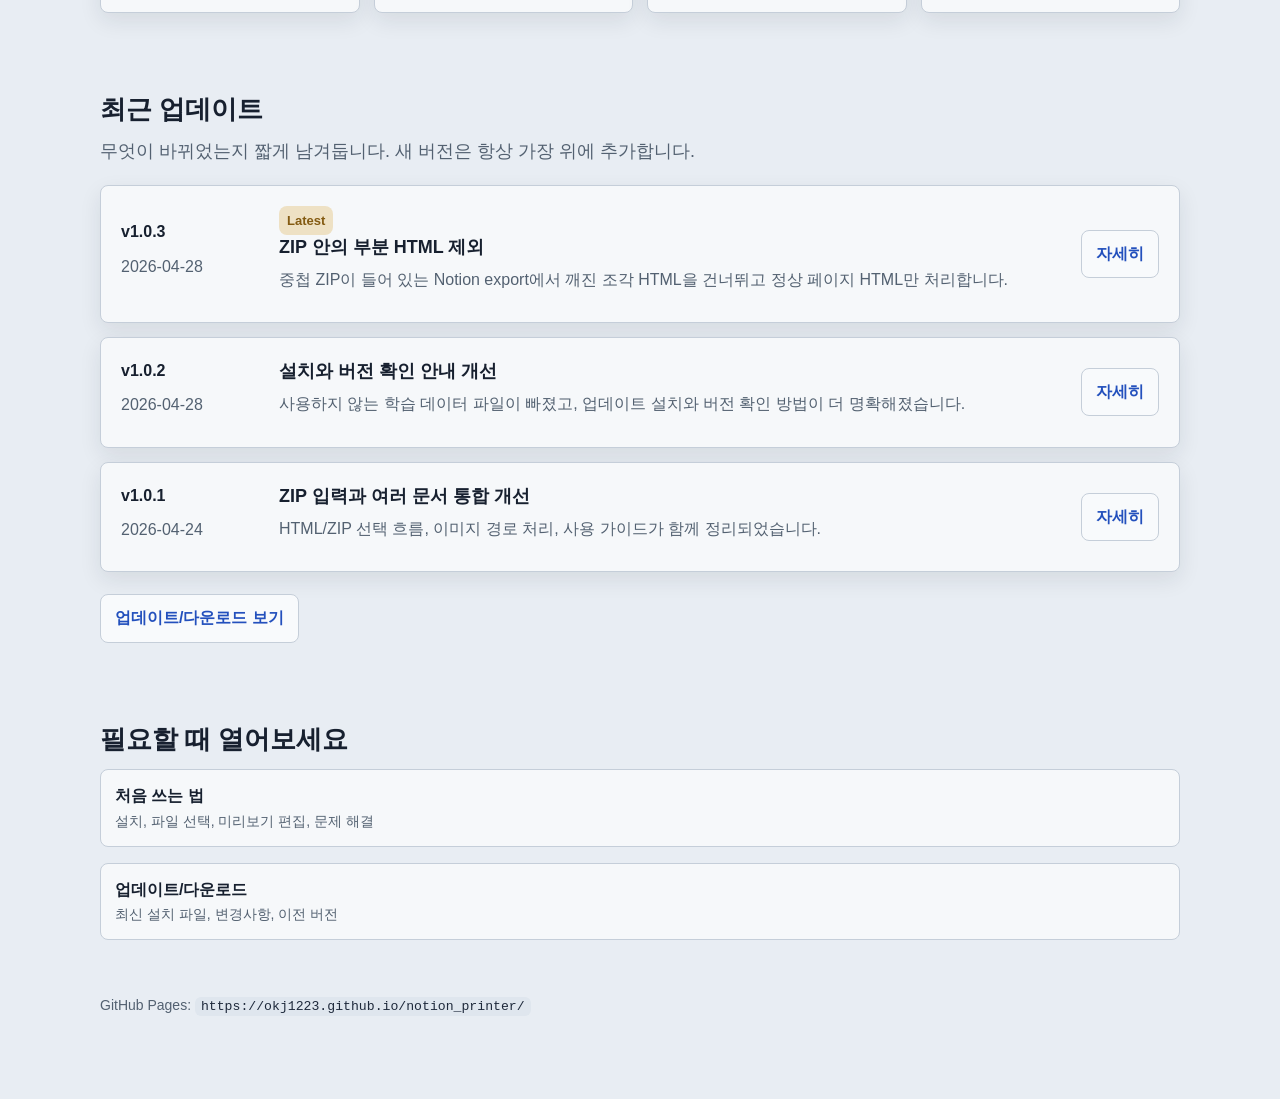
==== commit 0a7ab7ce: "Add update notes for 1.0.2 and 1.0.3" ====
--- a/docs/index.html
+++ b/docs/index.html
@@ -551,7 +551,7 @@
             <h3>ZIP 안의 부분 HTML 제외</h3>
             <p>중첩 ZIP이 들어 있는 Notion export에서 깨진 조각 HTML을 건너뛰고 정상 페이지 HTML만 처리합니다.</p>
           </div>
-          <a class="button" href="./downloads/">받기</a>
+          <a class="button" href="./update-report-v1-0-3.html">자세히</a>
         </article>
 
         <article class="release">
@@ -563,7 +563,7 @@
             <h3>설치와 버전 확인 안내 개선</h3>
             <p>사용하지 않는 학습 데이터 파일이 빠졌고, 업데이트 설치와 버전 확인 방법이 더 명확해졌습니다.</p>
           </div>
-          <a class="button" href="./downloads/">받기</a>
+          <a class="button" href="./update-report-v1-0-2.html">자세히</a>
         </article>
 
         <article class="release">
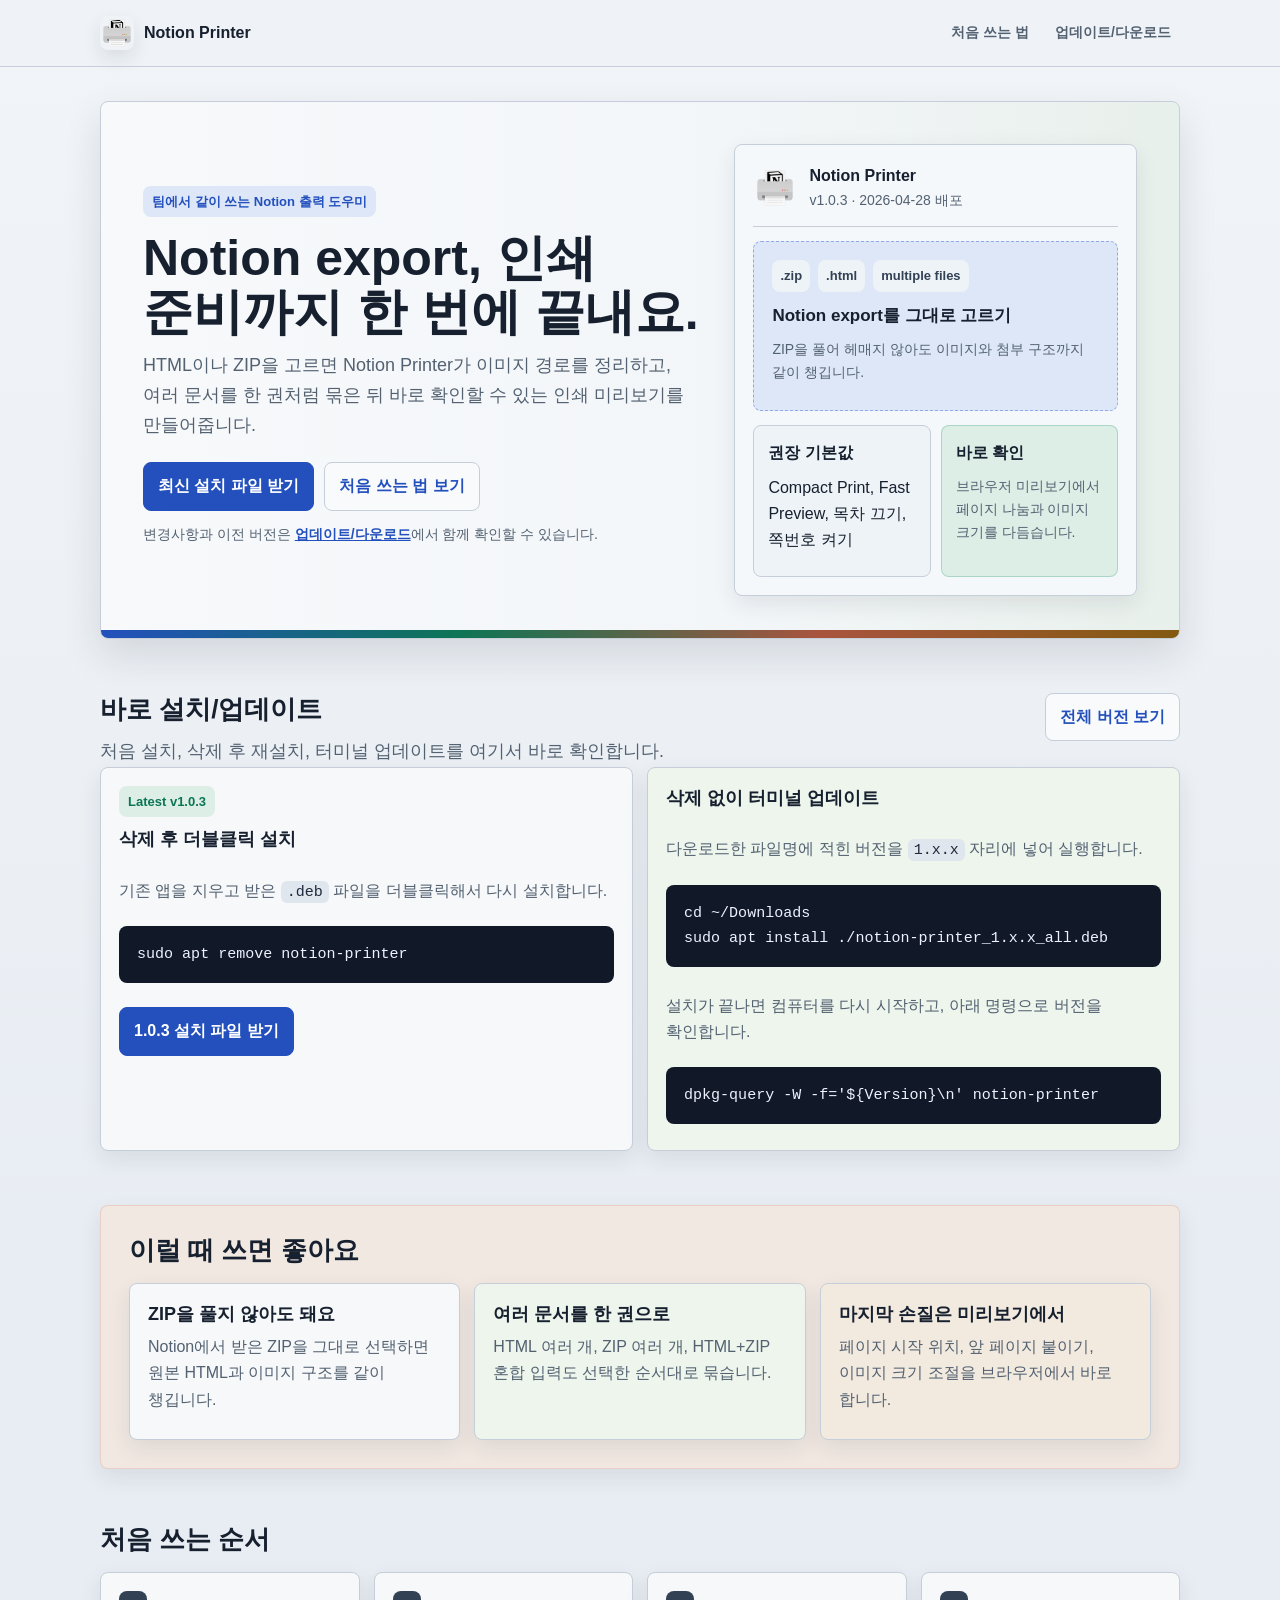
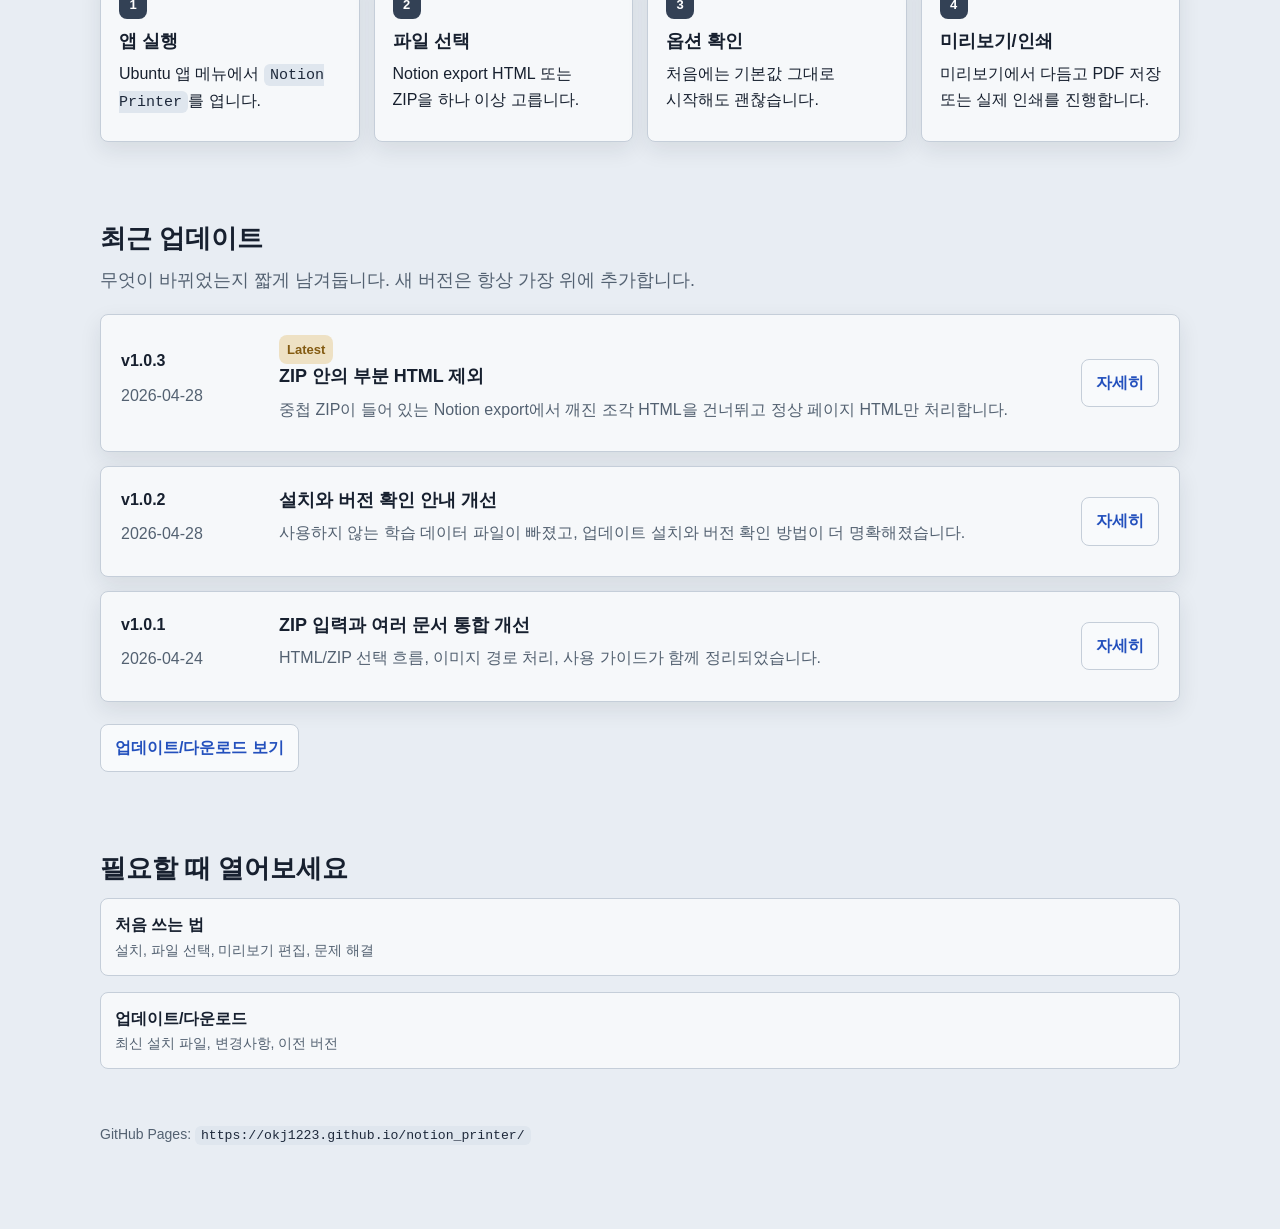
==== commit 1b074213: "Restructure docs homepage" ====
--- a/docs/index.html
+++ b/docs/index.html
@@ -153,52 +153,6 @@
       font-weight: 800;
     }
 
-    .install-note {
-      margin-top: 14px;
-      padding: 14px 16px;
-      border: 1px solid rgba(154, 106, 19, 0.24);
-      border-radius: 8px;
-      background: var(--amber-soft);
-      color: #76500f;
-    }
-
-    .install-note strong {
-      display: block;
-      margin-bottom: 4px;
-    }
-
-    .install-note p {
-      margin: 4px 0 10px;
-      font-size: 14px;
-    }
-
-    .install-note ol {
-      margin: 8px 0 12px;
-      padding-left: 20px;
-      font-size: 14px;
-    }
-
-    .install-note li {
-      margin: 5px 0;
-    }
-
-    .install-note pre {
-      margin: 8px 0 10px;
-      overflow-x: auto;
-      padding: 12px 14px;
-      border-radius: 8px;
-      background: #111827;
-      color: #e5eefb;
-      box-shadow: inset 0 0 0 1px rgba(255, 255, 255, 0.08);
-    }
-
-    .install-note pre code {
-      padding: 0;
-      background: transparent;
-      color: inherit;
-      white-space: pre;
-    }
-
     .hero-meta {
       display: grid;
       gap: 10px;
@@ -439,7 +393,7 @@
     <section class="hero">
       <div>
         <span class="eyebrow">팀에서 같이 쓰는 Notion 출력 도우미</span>
-        <h1>Notion export, 인쇄 준비까지 한 번에 끝내요.</h1>
+        <h1>Notion export,<br class="mobile-only-break"> 인쇄 준비까지<br class="mobile-only-break"> 한 번에 끝내요.</h1>
         <p class="lead">
           HTML이나 ZIP을 고르면 Notion Printer가 이미지 경로를 정리하고,
           여러 문서를 한 권처럼 묶은 뒤 바로 확인할 수 있는 인쇄 미리보기를 만들어줍니다.
@@ -449,22 +403,6 @@
           <a class="button" href="./team-user-guide.html">처음 쓰는 법 보기</a>
         </div>
         <p class="helper">변경사항과 이전 버전은 <a href="./downloads/">업데이트/다운로드</a>에서 함께 확인할 수 있습니다.</p>
-        <div class="install-note">
-          <strong>업데이트 설치 안내</strong>
-          <p>설치 파일명은 배포마다 달라집니다. 아래 예시의 <code>1.x.x</code> 자리에 다운로드한 파일명에 적힌 버전을 넣어 실행하세요.</p>
-          <ol>
-            <li>기존 앱을 삭제한 뒤 받은 <code>.deb</code> 파일을 더블클릭해서 다시 설치합니다.</li>
-            <li>기존 앱을 삭제하지 않고 터미널에서 바로 업데이트합니다.</li>
-          </ol>
-          <pre><code># 삭제 후 다시 설치할 때
-sudo apt remove notion-printer
-
-# 삭제하지 않고 업데이트할 때
-sudo apt install ~/Downloads/notion-printer_1.x.x_all.deb</code></pre>
-          <p>설치가 끝나면 컴퓨터를 다시 시작해주세요.</p>
-          <p>다시 시작한 뒤 설치된 버전은 아래 명령으로 확인합니다. 다운로드한 파일명에 적힌 버전과 같으면 정상입니다.</p>
-          <pre><code>dpkg-query -W -f='${Version}\n' notion-printer</code></pre>
-        </div>
       </div>
 
       <aside class="app-preview" aria-label="Notion Printer 흐름 미리보기">
@@ -497,6 +435,35 @@
       </aside>
     </section>
 
+    <section class="section install-section" id="install">
+      <div class="section-heading">
+        <div>
+          <h2>바로 설치/업데이트</h2>
+          <p class="lead">처음 설치, 삭제 후 재설치, 터미널 업데이트를 여기서 바로 확인합니다.</p>
+        </div>
+        <a class="button" href="./downloads/">전체 버전 보기</a>
+      </div>
+      <div class="card-grid install-grid">
+        <article class="feature install-panel">
+          <span class="badge latest">Latest v1.0.3</span>
+          <h3>삭제 후 더블클릭 설치</h3>
+          <p>기존 앱을 지우고 받은 <code>.deb</code> 파일을 더블클릭해서 다시 설치합니다.</p>
+          <pre><code>sudo apt remove notion-printer</code></pre>
+          <div class="actions">
+            <a class="button primary" href="./downloads/notion-printer_1.0.3_all.deb" download>1.0.3 설치 파일 받기</a>
+          </div>
+        </article>
+        <article class="feature install-panel">
+          <h3>삭제 없이 터미널 업데이트</h3>
+          <p>다운로드한 파일명에 적힌 버전을 <code>1.x.x</code> 자리에 넣어 실행합니다.</p>
+          <pre><code>cd ~/Downloads
+sudo apt install ./notion-printer_1.x.x_all.deb</code></pre>
+          <p>설치가 끝나면 컴퓨터를 다시 시작하고, 아래 명령으로 버전을 확인합니다.</p>
+          <pre><code>dpkg-query -W -f='${Version}\n' notion-printer</code></pre>
+        </article>
+      </div>
+    </section>
+
     <section class="section warm" id="what">
       <h2>이럴 때 쓰면 좋아요</h2>
       <div class="grid">
--- a/docs/assets/site.css
+++ b/docs/assets/site.css
@@ -230,17 +230,6 @@
   font-weight: 900;
 }
 
-.install-note {
-  border-color: rgba(131, 90, 17, 0.24);
-  background: var(--amber-soft);
-  color: #6f4c10;
-}
-
-.install-note pre {
-  background: #111827;
-  color: #e5eefb;
-}
-
 .actions {
   display: flex;
   flex-wrap: wrap;
@@ -454,6 +443,17 @@
   box-shadow: var(--soft-shadow);
 }
 
+.section-heading {
+  display: flex;
+  align-items: flex-start;
+  justify-content: space-between;
+  gap: 16px;
+}
+
+.section-heading .lead {
+  margin: 0;
+}
+
 .grid,
 .workflow,
 .hero-grid,
@@ -509,6 +509,24 @@
   min-height: 132px;
 }
 
+.install-grid {
+  align-items: stretch;
+}
+
+.install-panel {
+  display: grid;
+  align-content: start;
+  gap: 10px;
+}
+
+.install-panel .actions {
+  margin-top: 6px;
+}
+
+.install-panel pre {
+  margin: 4px 0 8px;
+}
+
 .card:nth-child(2),
 .feature:nth-child(2n) {
   background: #edf5ec;
@@ -777,6 +795,10 @@
     grid-template-columns: 1fr;
   }
 
+  .section-heading {
+    display: grid;
+  }
+
   h1 { font-size: 38px; }
 }
 
@@ -808,15 +830,24 @@
     padding: 20px;
   }
 
+  .home-page .hero {
+    min-height: auto;
+  }
+
+  .home-page .hero > *,
+  .actions {
+    min-width: 0;
+  }
+
   .home-page .section {
     padding: 22px 0;
   }
 
   h1 {
-    max-width: calc(100vw - 68px);
-    font-size: 32px;
+    max-width: 100%;
+    font-size: 30px;
     line-height: 1.16;
-    word-break: break-all;
+    word-break: keep-all;
     overflow-wrap: anywhere;
   }
 
@@ -825,14 +856,24 @@
     overflow-wrap: anywhere;
   }
 
+  pre {
+    max-width: 100%;
+  }
+
+  pre code {
+    display: block;
+    white-space: pre-wrap;
+    overflow-wrap: anywhere;
+  }
+
   .mobile-only-break {
     display: block;
   }
 
   .lead {
-    max-width: calc(100vw - 68px);
+    max-width: 100%;
     font-size: 16px;
-    word-break: break-all;
+    word-break: keep-all;
     overflow-wrap: anywhere;
   }
 
@@ -842,8 +883,30 @@
     word-break: normal;
     overflow-wrap: anywhere;
   }
+
+  .home-page .app-preview {
+    padding: 14px;
+  }
+
+  .home-page .app-preview .preview-title {
+    padding-bottom: 0;
+    border-bottom: 0;
+  }
+
+  .home-page .app-preview .preview-dropzone,
+  .home-page .app-preview .preview-flow {
+    display: none;
+  }
+
   table { display: block; overflow-x: auto; }
-  .button { width: 100%; }
+  .button {
+    width: 100%;
+    max-width: 100%;
+    flex: 0 0 100%;
+    white-space: normal;
+    text-align: center;
+    overflow-wrap: anywhere;
+  }
   .home-page .hero,
   .app-preview,
   .preview-step,
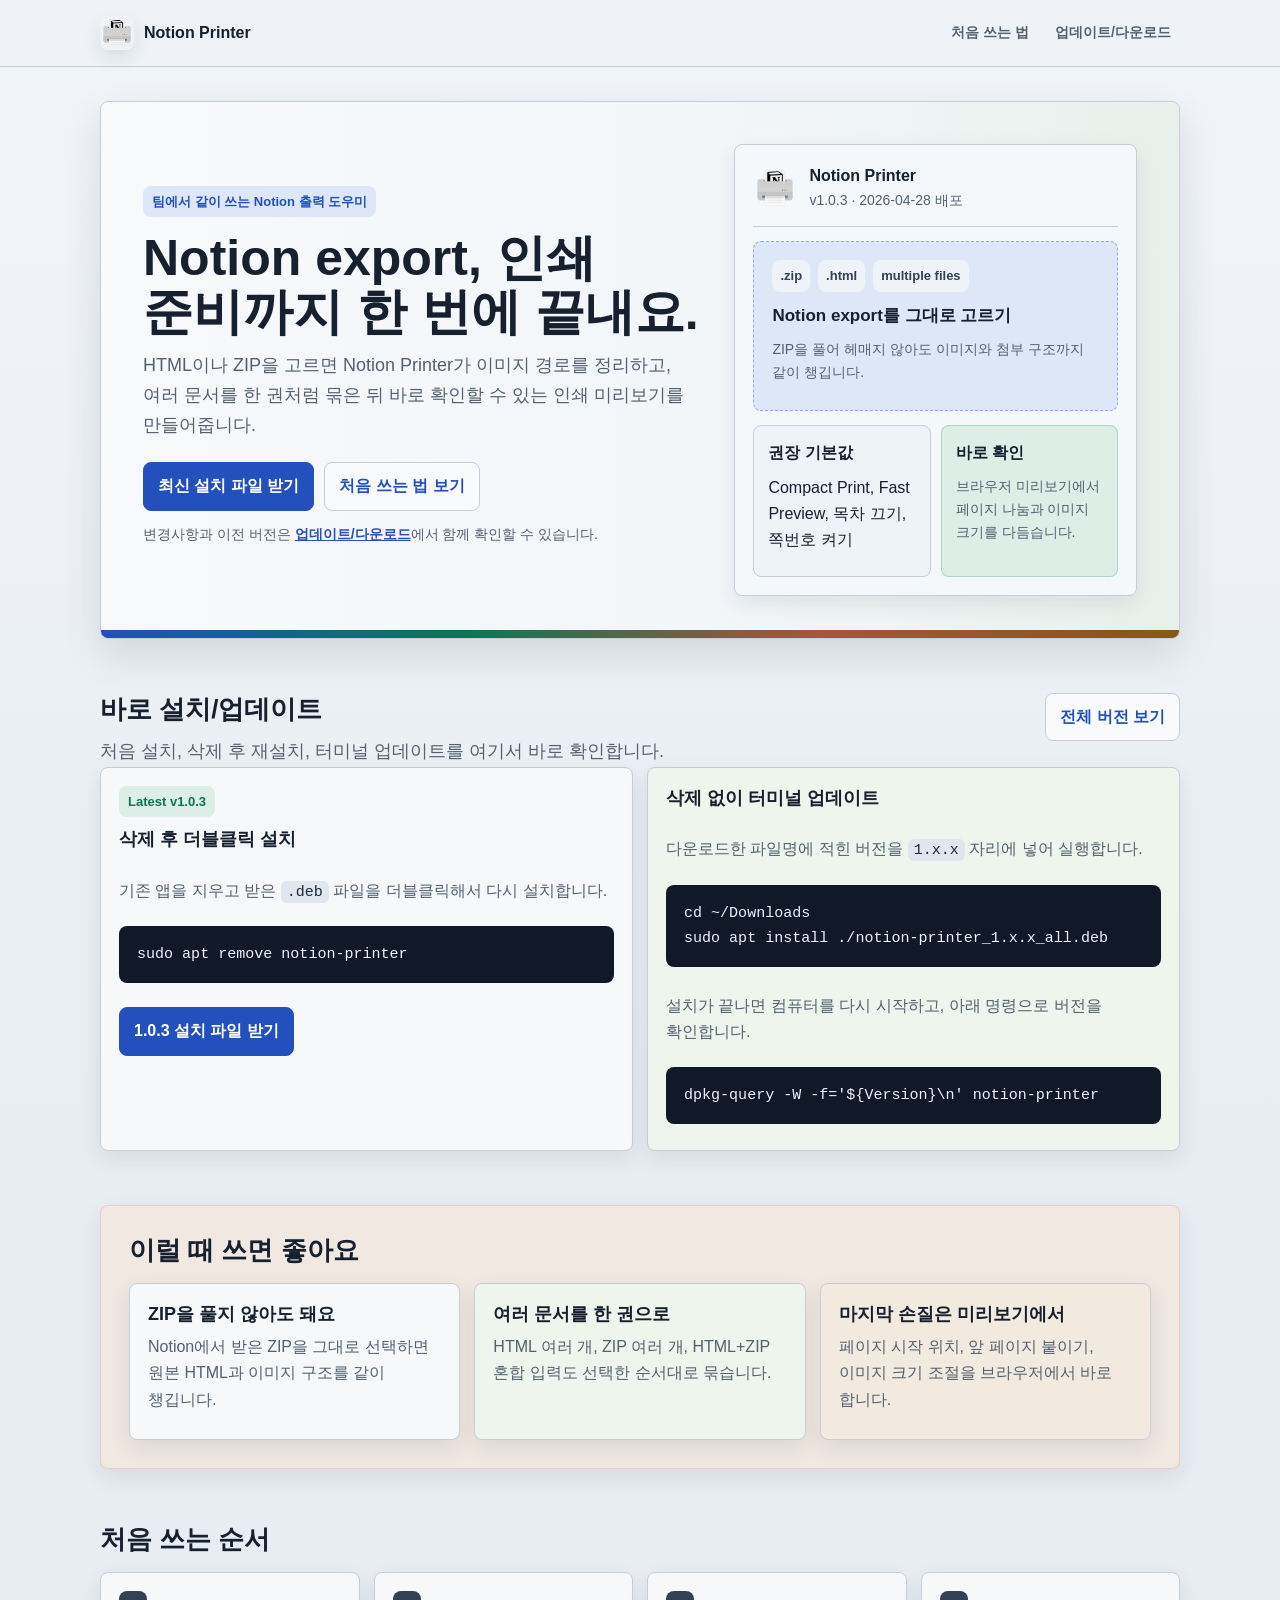
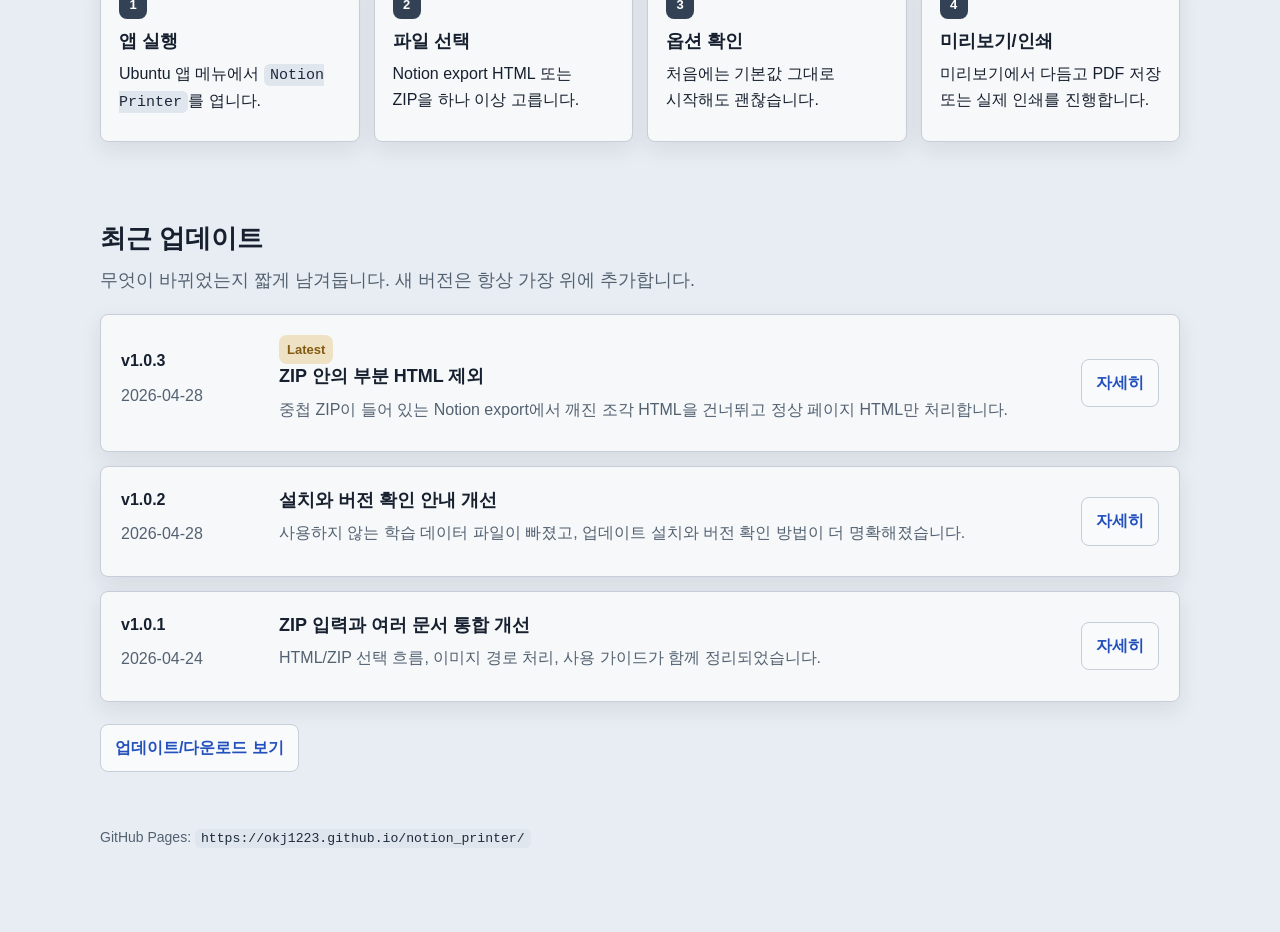
==== commit b5850b98: "Remove redundant homepage links" ====
--- a/docs/index.html
+++ b/docs/index.html
@@ -326,31 +326,6 @@
       font-weight: 900;
     }
 
-    .link-list {
-      display: grid;
-      gap: 9px;
-      margin: 14px 0 0;
-      padding: 0;
-      list-style: none;
-    }
-
-    .link-list a {
-      display: block;
-      padding: 12px 14px;
-      border: 1px solid var(--line);
-      border-radius: 8px;
-      background: #ffffff;
-      text-decoration: none;
-      font-weight: 800;
-    }
-
-    .link-list span {
-      display: block;
-      color: var(--muted);
-      font-weight: 500;
-      font-size: 14px;
-    }
-
     .footer {
       margin-top: 28px;
       color: var(--muted);
@@ -550,14 +525,6 @@
       </div>
     </section>
 
-    <section class="section" id="links">
-      <h2>필요할 때 열어보세요</h2>
-      <ul class="link-list">
-        <li><a href="./team-user-guide.html">처음 쓰는 법 <span>설치, 파일 선택, 미리보기 편집, 문제 해결</span></a></li>
-        <li><a href="./downloads/">업데이트/다운로드 <span>최신 설치 파일, 변경사항, 이전 버전</span></a></li>
-      </ul>
-    </section>
-
     <p class="footer">
       GitHub Pages: <code>https://okj1223.github.io/notion_printer/</code>
     </p>
--- a/docs/assets/site.css
+++ b/docs/assets/site.css
@@ -587,36 +587,6 @@
   font-weight: 900;
 }
 
-.link-list {
-  display: grid;
-  gap: 9px;
-  margin: 14px 0 0;
-  padding: 0;
-  list-style: none;
-}
-
-.link-list a {
-  display: block;
-  padding: 13px 14px;
-  border: 1px solid var(--line);
-  border-radius: 8px;
-  background: #f6f8fa;
-  font-weight: 900;
-  text-decoration: none;
-}
-
-.link-list a:hover {
-  border-color: rgba(36, 87, 214, 0.28);
-  box-shadow: var(--soft-shadow);
-}
-
-.link-list span {
-  display: block;
-  color: var(--muted);
-  font-size: 14px;
-  font-weight: 500;
-}
-
 .page .hero {
   padding: 30px;
 }
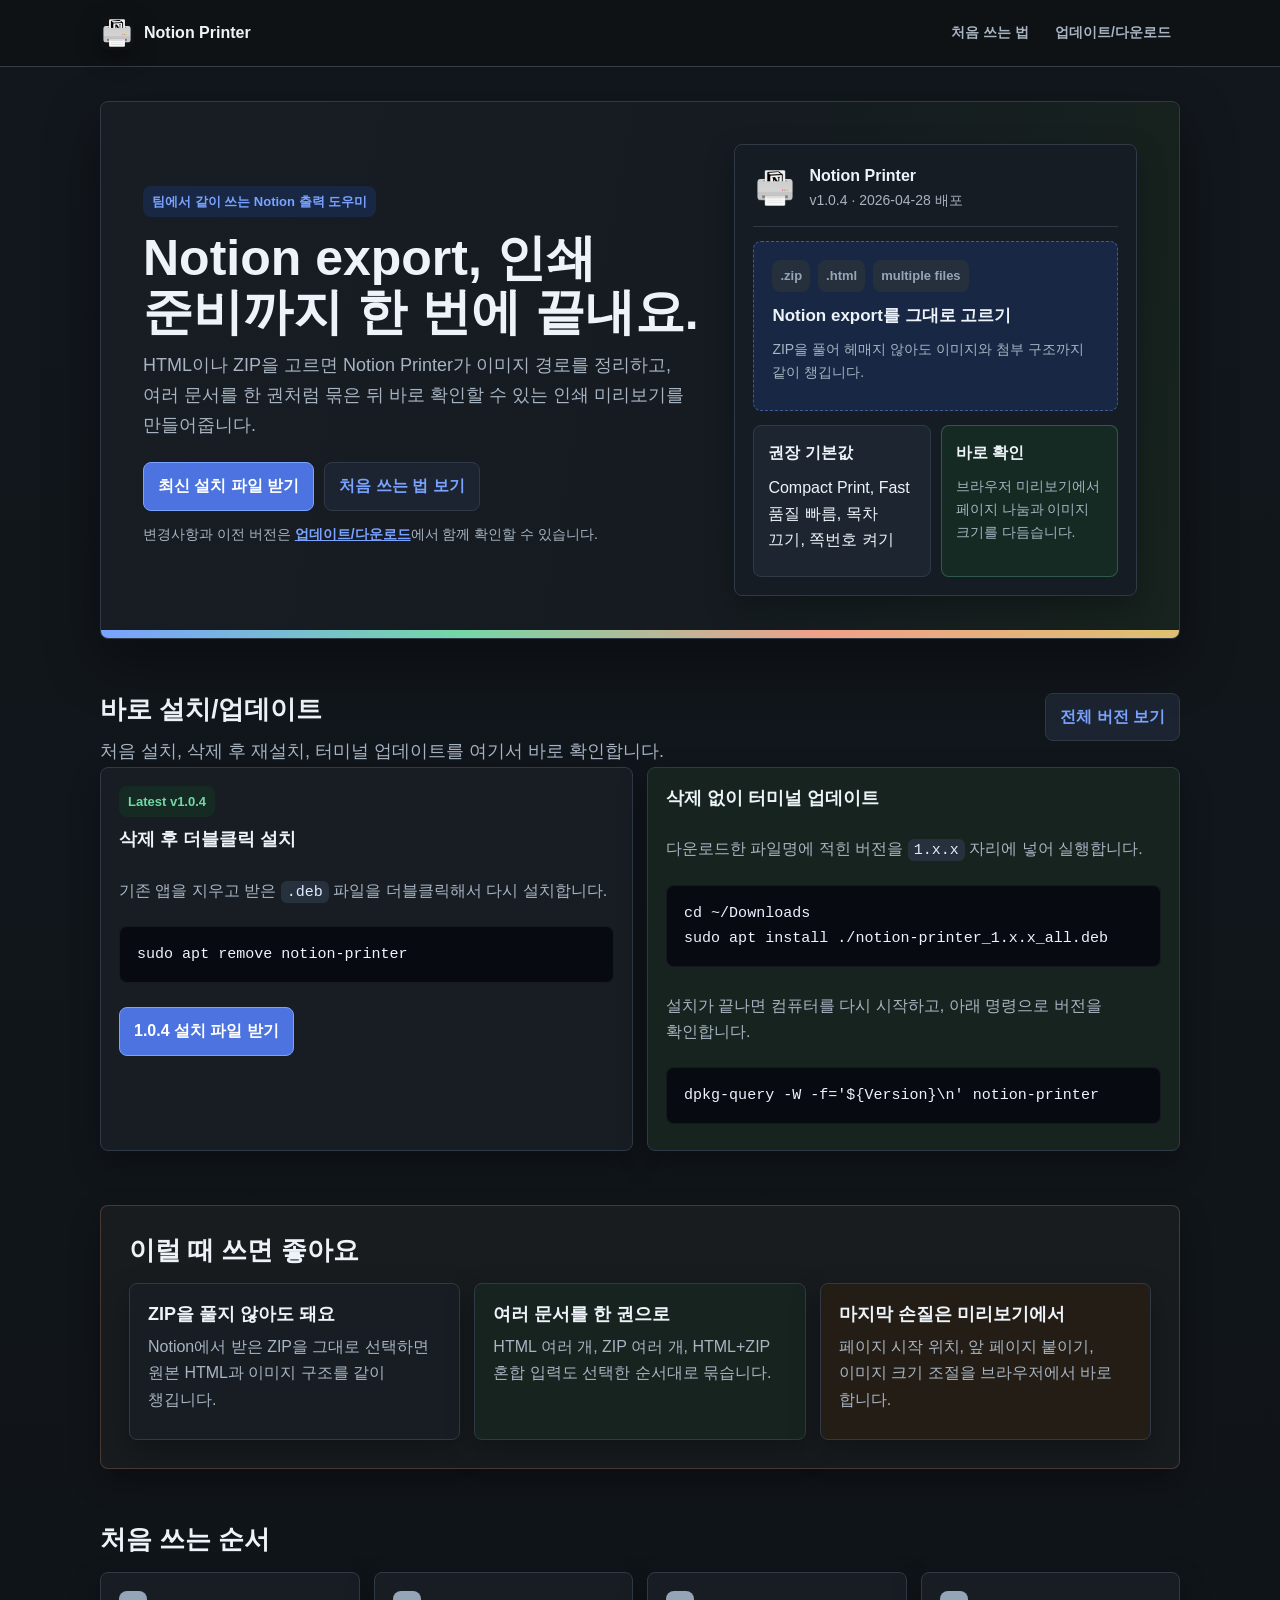
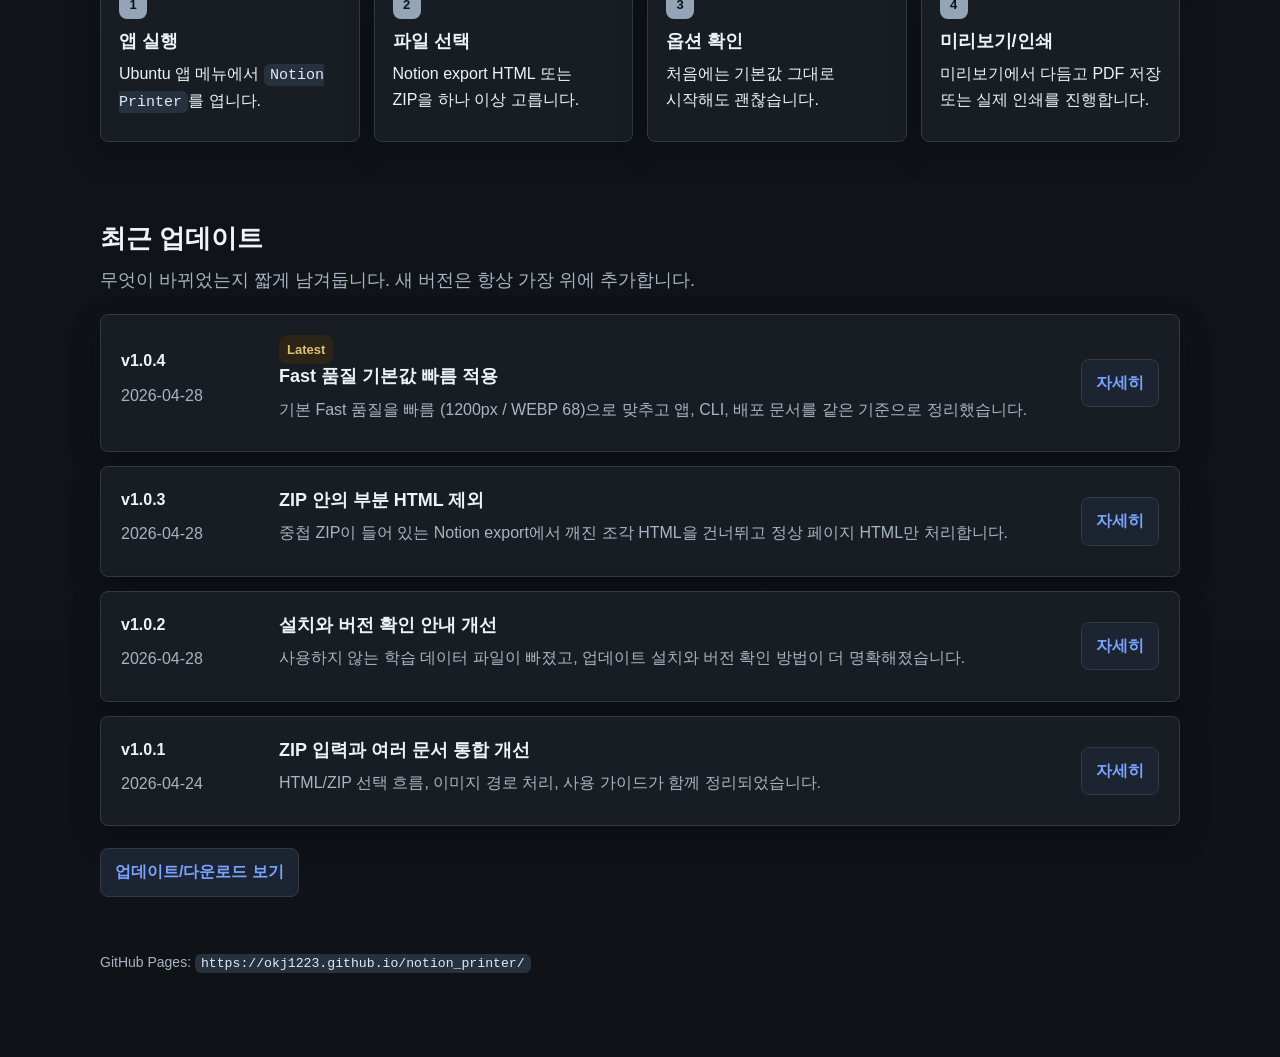
==== commit 8667ad22: "Release notion printer 1.0.4" ====
--- a/docs/index.html
+++ b/docs/index.html
@@ -374,7 +374,7 @@
           여러 문서를 한 권처럼 묶은 뒤 바로 확인할 수 있는 인쇄 미리보기를 만들어줍니다.
         </p>
         <div class="actions">
-          <a class="button primary" href="./downloads/notion-printer_1.0.3_all.deb" download>최신 설치 파일 받기</a>
+          <a class="button primary" href="./downloads/notion-printer_1.0.4_all.deb" download>최신 설치 파일 받기</a>
           <a class="button" href="./team-user-guide.html">처음 쓰는 법 보기</a>
         </div>
         <p class="helper">변경사항과 이전 버전은 <a href="./downloads/">업데이트/다운로드</a>에서 함께 확인할 수 있습니다.</p>
@@ -385,7 +385,7 @@
           <img src="./assets/notion-printer-512.png" alt="Notion Printer 아이콘">
           <div>
             <strong>Notion Printer</strong>
-            <span>v1.0.3 · 2026-04-28 배포</span>
+            <span>v1.0.4 · 2026-04-28 배포</span>
           </div>
         </div>
         <div class="preview-dropzone">
@@ -400,7 +400,7 @@
         <div class="preview-flow">
           <div class="preview-step">
             <strong>권장 기본값</strong>
-            <p>Compact Print, Fast Preview, 목차 끄기, 쪽번호 켜기</p>
+            <p>Compact Print, Fast 품질 빠름, 목차 끄기, 쪽번호 켜기</p>
           </div>
           <div class="preview-output">
             <strong>바로 확인</strong>
@@ -420,12 +420,12 @@
       </div>
       <div class="card-grid install-grid">
         <article class="feature install-panel">
-          <span class="badge latest">Latest v1.0.3</span>
+          <span class="badge latest">Latest v1.0.4</span>
           <h3>삭제 후 더블클릭 설치</h3>
           <p>기존 앱을 지우고 받은 <code>.deb</code> 파일을 더블클릭해서 다시 설치합니다.</p>
           <pre><code>sudo apt remove notion-printer</code></pre>
           <div class="actions">
-            <a class="button primary" href="./downloads/notion-printer_1.0.3_all.deb" download>1.0.3 설치 파일 받기</a>
+            <a class="button primary" href="./downloads/notion-printer_1.0.4_all.deb" download>1.0.4 설치 파일 받기</a>
           </div>
         </article>
         <article class="feature install-panel">
@@ -485,11 +485,23 @@
       <div class="timeline">
         <article class="release">
           <div>
+            <strong>v1.0.4</strong>
+            <p>2026-04-28</p>
+          </div>
+          <div>
+            <span class="tag">Latest</span>
+            <h3>Fast 품질 기본값 빠름 적용</h3>
+            <p>기본 Fast 품질을 빠름 (1200px / WEBP 68)으로 맞추고 앱, CLI, 배포 문서를 같은 기준으로 정리했습니다.</p>
+          </div>
+          <a class="button" href="./update-report-v1-0-4.html">자세히</a>
+        </article>
+
+        <article class="release">
+          <div>
             <strong>v1.0.3</strong>
             <p>2026-04-28</p>
           </div>
           <div>
-            <span class="tag">Latest</span>
             <h3>ZIP 안의 부분 HTML 제외</h3>
             <p>중첩 ZIP이 들어 있는 Notion export에서 깨진 조각 HTML을 건너뛰고 정상 페이지 HTML만 처리합니다.</p>
           </div>
--- a/docs/assets/site.css
+++ b/docs/assets/site.css
@@ -1,21 +1,21 @@
 :root {
-  --ink: #17202f;
-  --muted: #536171;
-  --paper: #e8edf3;
-  --panel: #f6f8fa;
-  --panel-strong: #eef3f7;
-  --line: #c5ced9;
-  --blue: #2350bd;
-  --blue-soft: #dde7f8;
-  --green: #0d7555;
-  --green-soft: #dceee6;
-  --coral: #a9543e;
-  --coral-soft: #f2e1db;
-  --amber: #835a11;
-  --amber-soft: #eee1c4;
-  --slate: #334155;
-  --shadow: 0 16px 38px rgba(23, 32, 47, 0.12);
-  --soft-shadow: 0 8px 22px rgba(23, 32, 47, 0.09);
+  --ink: #edf3f8;
+  --muted: #a8b4c2;
+  --paper: #0f1216;
+  --panel: #171d23;
+  --panel-strong: #1e2630;
+  --line: #303a46;
+  --blue: #7aa2ff;
+  --blue-soft: #172744;
+  --green: #75d6a7;
+  --green-soft: #142a22;
+  --coral: #efa08a;
+  --coral-soft: #2e1d1a;
+  --amber: #dec071;
+  --amber-soft: #2c2417;
+  --slate: #95a5b8;
+  --shadow: 0 22px 54px rgba(0, 0, 0, 0.38);
+  --soft-shadow: 0 12px 30px rgba(0, 0, 0, 0.28);
 }
 
 * { box-sizing: border-box; }
@@ -25,7 +25,7 @@
 body {
   margin: 0;
   background:
-    linear-gradient(180deg, rgba(242, 245, 248, 0.94) 0%, rgba(232, 237, 243, 0.96) 44%, #e8edf3 100%),
+    linear-gradient(180deg, #12171d 0%, #10151a 48%, #0f1216 100%),
     var(--paper);
   color: var(--ink);
   font-family: "Noto Sans KR", "Apple SD Gothic Neo", "Pretendard", sans-serif;
@@ -39,8 +39,8 @@
   position: sticky;
   top: 0;
   z-index: 20;
-  border-bottom: 1px solid rgba(197, 206, 217, 0.94);
-  background: rgba(239, 243, 247, 0.94);
+  border-bottom: 1px solid rgba(56, 66, 80, 0.92);
+  background: rgba(15, 18, 22, 0.9);
   backdrop-filter: blur(14px);
 }
 
@@ -74,7 +74,7 @@
   width: 34px;
   height: 34px;
   border-radius: 8px;
-  box-shadow: 0 8px 18px rgba(23, 32, 47, 0.10);
+  box-shadow: 0 8px 22px rgba(0, 0, 0, 0.34);
 }
 
 .nav-links {
@@ -94,7 +94,7 @@
 }
 
 .nav-links a:hover {
-  background: #dfe6ee;
+  background: #1d2630;
   color: var(--ink);
 }
 
@@ -121,7 +121,7 @@
   min-height: 470px;
   padding: 42px;
   background:
-    linear-gradient(90deg, #f7f9fb 0%, #f3f6f9 58%, #e8f0eb 100%);
+    linear-gradient(100deg, #171d23 0%, #151b21 58%, #17231e 100%);
 }
 
 .home-page .hero::after {
@@ -245,7 +245,7 @@
   padding: 10px 14px;
   border: 1px solid var(--line);
   border-radius: 8px;
-  background: #f8fafc;
+  background: #1b2430;
   color: var(--blue);
   font-weight: 900;
   text-decoration: none;
@@ -255,17 +255,18 @@
 
 .button:hover {
   transform: translateY(-1px);
-  box-shadow: 0 10px 22px rgba(36, 87, 214, 0.13);
+  background: #212c39;
+  box-shadow: 0 12px 28px rgba(0, 0, 0, 0.32);
 }
 
 .button.primary {
   border-color: var(--blue);
-  background: var(--blue);
+  background: #4c73e0;
   color: #ffffff;
 }
 
 .button.secondary {
-  border-color: rgba(36, 87, 214, 0.22);
+  border-color: rgba(122, 162, 255, 0.32);
   color: var(--blue);
 }
 
@@ -319,7 +320,7 @@
   display: grid;
   gap: 14px;
   padding: 18px;
-  background: #f5f8fb;
+  background: #151c23;
 }
 
 .preview-title {
@@ -349,7 +350,7 @@
 
 .preview-dropzone {
   padding: 18px;
-  border: 1px dashed rgba(36, 87, 214, 0.42);
+  border: 1px dashed rgba(122, 162, 255, 0.42);
   border-radius: 8px;
   background: var(--blue-soft);
 }
@@ -377,7 +378,7 @@
   display: inline-flex;
   padding: 5px 8px;
   border-radius: 8px;
-  background: #eef3f7;
+  background: #25303c;
   color: var(--slate);
   font-size: 13px;
   font-weight: 900;
@@ -396,7 +397,7 @@
   padding: 14px;
   border: 1px solid var(--line);
   border-radius: 8px;
-  background: #eef3f7;
+  background: #1d2630;
 }
 
 .preview-step strong,
@@ -407,16 +408,16 @@
 
 .preview-output {
   background: var(--green-soft);
-  border-color: rgba(15, 139, 95, 0.24);
+  border-color: rgba(117, 214, 167, 0.28);
 }
 
 .preview-restart {
   margin: 0;
   padding: 12px 14px;
-  border: 1px solid rgba(196, 95, 70, 0.22);
+  border: 1px solid rgba(239, 160, 138, 0.28);
   border-radius: 8px;
   background: var(--coral-soft);
-  color: #944834;
+  color: #f3b9a9;
   font-weight: 800;
 }
 
@@ -425,7 +426,7 @@
   padding: 28px;
   border: 1px solid var(--line);
   border-radius: 8px;
-  background: rgba(246, 248, 250, 0.9);
+  background: rgba(23, 29, 35, 0.94);
   box-shadow: var(--soft-shadow);
 }
 
@@ -438,8 +439,8 @@
 
 .home-page .section.warm {
   padding: 28px;
-  border: 1px solid rgba(196, 95, 70, 0.18);
-  background: #f1e8e2;
+  border: 1px solid rgba(239, 160, 138, 0.22);
+  background: #181c1f;
   box-shadow: var(--soft-shadow);
 }
 
@@ -529,12 +530,12 @@
 
 .card:nth-child(2),
 .feature:nth-child(2n) {
-  background: #edf5ec;
+  background: #16231e;
 }
 
 .card:nth-child(3),
 .feature:nth-child(3n) {
-  background: #f2eadf;
+  background: #231d16;
 }
 
 .step {
@@ -554,7 +555,7 @@
   margin-bottom: 10px;
   border-radius: 8px;
   background: var(--slate);
-  color: #ffffff;
+  color: #0f1216;
   font-size: 13px;
   font-weight: 900;
 }
@@ -594,12 +595,12 @@
 code {
   padding: 2px 6px;
   border-radius: 6px;
-  background: #dfe6ee;
-  color: #1e293b;
+  background: #26313d;
+  color: #dfeaff;
   font-family: "JetBrains Mono", "D2Coding", monospace;
   font-size: 0.94em;
-  overflow-wrap: anywhere;
-  word-break: break-word;
+  overflow-wrap: break-word;
+  word-break: normal;
   white-space: normal;
 }
 
@@ -607,8 +608,9 @@
   overflow-x: auto;
   padding: 16px 18px;
   border-radius: 8px;
-  background: #111827;
+  background: #070b11;
   color: #eef2ff;
+  box-shadow: inset 0 0 0 1px rgba(255, 255, 255, 0.06);
 }
 
 pre code {
@@ -638,8 +640,8 @@
 }
 
 th {
-  background: #dfe8f1;
-  color: #263348;
+  background: #202a35;
+  color: #dce8f5;
   font-size: 14px;
 }
 
@@ -661,7 +663,7 @@
   padding: 14px 16px 14px 54px;
   border: 1px solid var(--line);
   border-radius: 8px;
-  background: #f6f8fa;
+  background: #171d23;
 }
 
 .steps li::before {
@@ -695,29 +697,29 @@
 .blue,
 .callout.sky {
   background: var(--blue-soft);
-  border-color: rgba(36, 87, 214, 0.22);
-  color: #1744aa;
+  border-color: rgba(122, 162, 255, 0.28);
+  color: #cfe0ff;
 }
 
 .green,
 .callout.mint {
   background: var(--green-soft);
-  border-color: rgba(15, 139, 95, 0.22);
-  color: #0d6f4d;
+  border-color: rgba(117, 214, 167, 0.28);
+  color: #cbf4df;
 }
 
 .amber,
 .callout.sun {
   background: var(--amber-soft);
-  border-color: rgba(154, 106, 19, 0.24);
-  color: #7c5511;
+  border-color: rgba(222, 192, 113, 0.28);
+  color: #f0d99c;
 }
 
 .red,
 .callout.coral {
-  background: #f2deda;
-  border-color: rgba(194, 65, 53, 0.22);
-  color: #98352c;
+  background: var(--coral-soft);
+  border-color: rgba(239, 160, 138, 0.28);
+  color: #f0b3a4;
 }
 
 ul.clean,
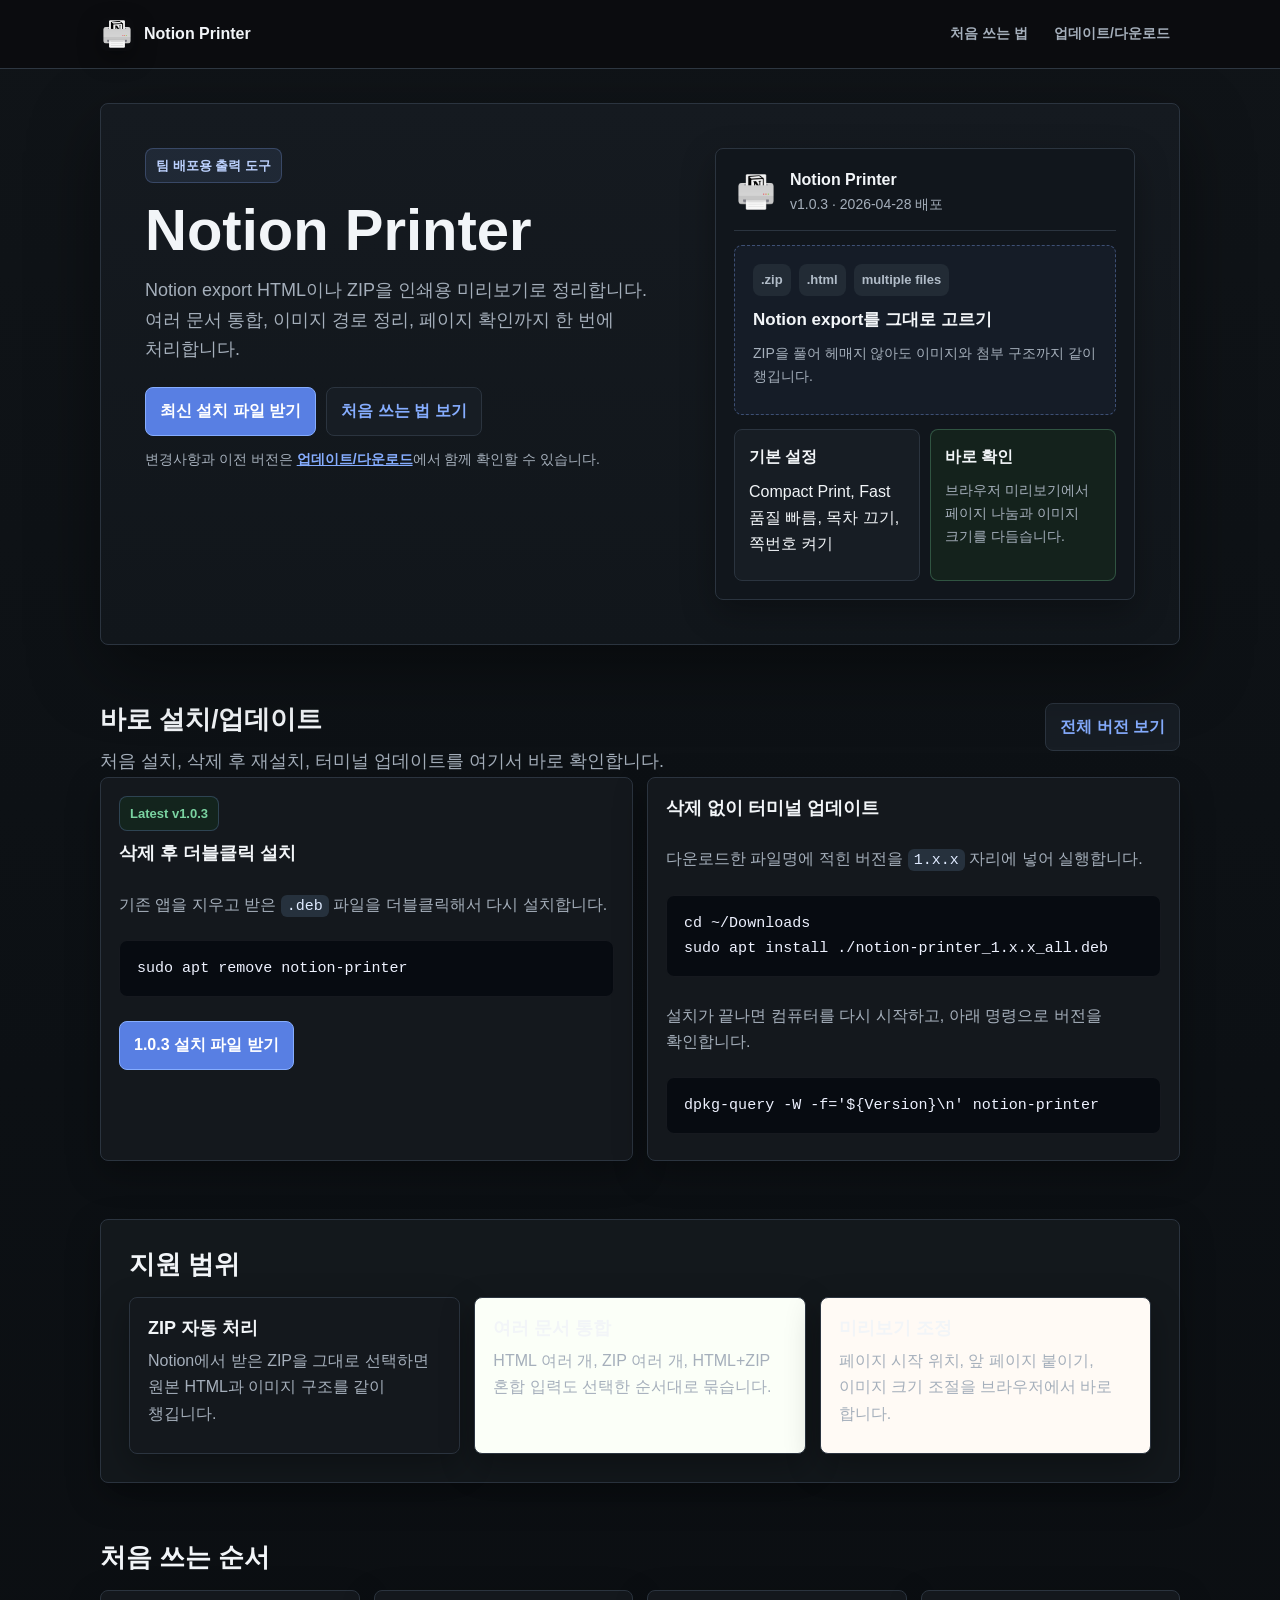
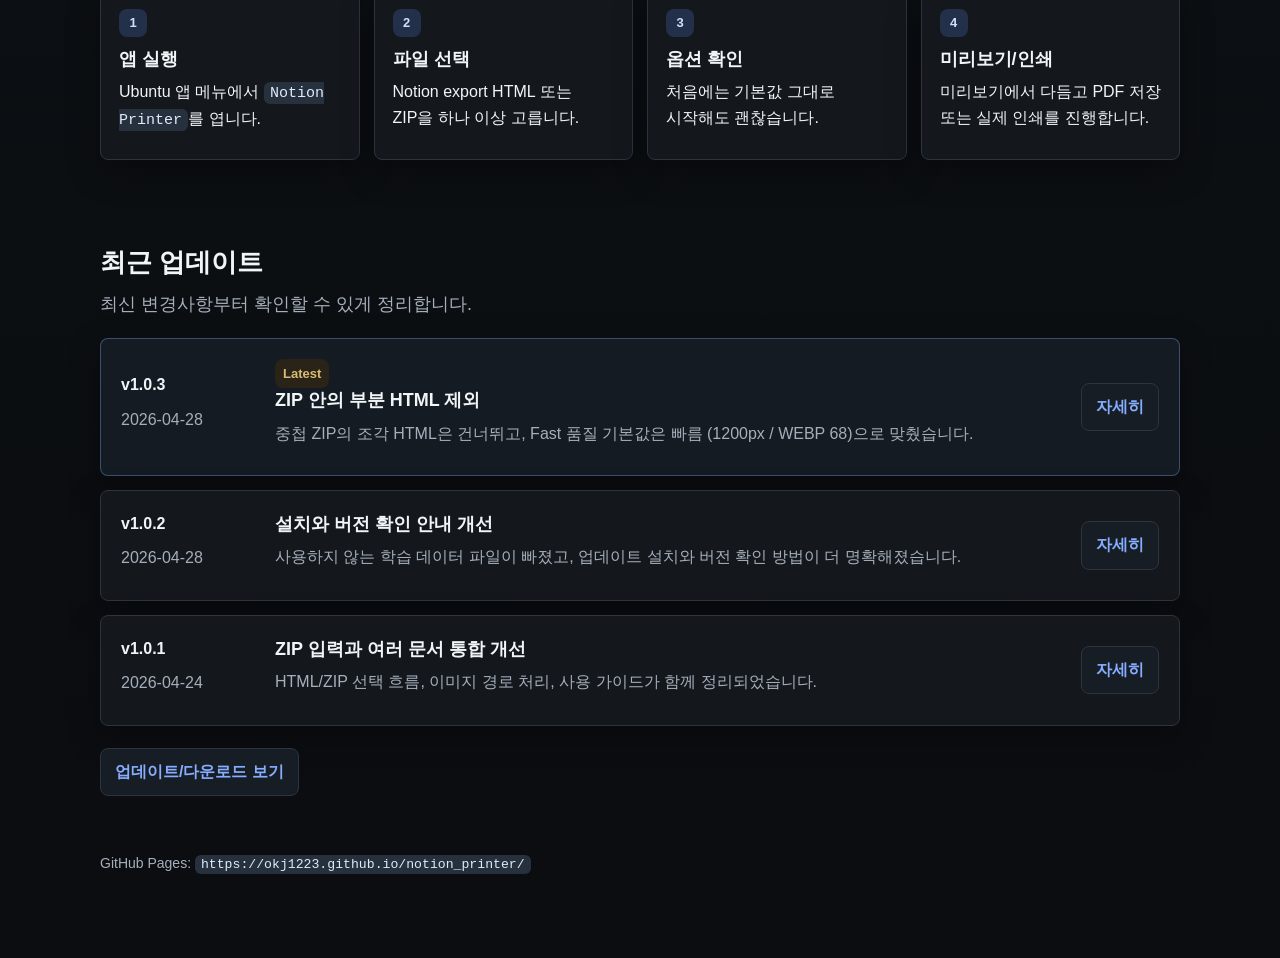
==== commit 7fddbe52: "Fold latest changes into 1.0.3" ====
--- a/docs/index.html
+++ b/docs/index.html
@@ -367,14 +367,14 @@
   <main class="wrap">
     <section class="hero">
       <div>
-        <span class="eyebrow">팀에서 같이 쓰는 Notion 출력 도우미</span>
-        <h1>Notion export,<br class="mobile-only-break"> 인쇄 준비까지<br class="mobile-only-break"> 한 번에 끝내요.</h1>
+        <span class="eyebrow">팀 배포용 출력 도구</span>
+        <h1>Notion Printer</h1>
         <p class="lead">
-          HTML이나 ZIP을 고르면 Notion Printer가 이미지 경로를 정리하고,
-          여러 문서를 한 권처럼 묶은 뒤 바로 확인할 수 있는 인쇄 미리보기를 만들어줍니다.
+          Notion export HTML이나 ZIP을 인쇄용 미리보기로 정리합니다.
+          여러 문서 통합, 이미지 경로 정리, 페이지 확인까지 한 번에 처리합니다.
         </p>
         <div class="actions">
-          <a class="button primary" href="./downloads/notion-printer_1.0.4_all.deb" download>최신 설치 파일 받기</a>
+          <a class="button primary" href="./downloads/notion-printer_1.0.3_all.deb" download>최신 설치 파일 받기</a>
           <a class="button" href="./team-user-guide.html">처음 쓰는 법 보기</a>
         </div>
         <p class="helper">변경사항과 이전 버전은 <a href="./downloads/">업데이트/다운로드</a>에서 함께 확인할 수 있습니다.</p>
@@ -385,7 +385,7 @@
           <img src="./assets/notion-printer-512.png" alt="Notion Printer 아이콘">
           <div>
             <strong>Notion Printer</strong>
-            <span>v1.0.4 · 2026-04-28 배포</span>
+            <span>v1.0.3 · 2026-04-28 배포</span>
           </div>
         </div>
         <div class="preview-dropzone">
@@ -399,7 +399,7 @@
         </div>
         <div class="preview-flow">
           <div class="preview-step">
-            <strong>권장 기본값</strong>
+            <strong>기본 설정</strong>
             <p>Compact Print, Fast 품질 빠름, 목차 끄기, 쪽번호 켜기</p>
           </div>
           <div class="preview-output">
@@ -420,12 +420,12 @@
       </div>
       <div class="card-grid install-grid">
         <article class="feature install-panel">
-          <span class="badge latest">Latest v1.0.4</span>
+          <span class="badge latest">Latest v1.0.3</span>
           <h3>삭제 후 더블클릭 설치</h3>
           <p>기존 앱을 지우고 받은 <code>.deb</code> 파일을 더블클릭해서 다시 설치합니다.</p>
           <pre><code>sudo apt remove notion-printer</code></pre>
           <div class="actions">
-            <a class="button primary" href="./downloads/notion-printer_1.0.4_all.deb" download>1.0.4 설치 파일 받기</a>
+            <a class="button primary" href="./downloads/notion-printer_1.0.3_all.deb" download>1.0.3 설치 파일 받기</a>
           </div>
         </article>
         <article class="feature install-panel">
@@ -440,18 +440,18 @@
     </section>
 
     <section class="section warm" id="what">
-      <h2>이럴 때 쓰면 좋아요</h2>
+      <h2>지원 범위</h2>
       <div class="grid">
         <article class="card">
-          <h3>ZIP을 풀지 않아도 돼요</h3>
+          <h3>ZIP 자동 처리</h3>
           <p>Notion에서 받은 ZIP을 그대로 선택하면 원본 HTML과 이미지 구조를 같이 챙깁니다.</p>
         </article>
         <article class="card">
-          <h3>여러 문서를 한 권으로</h3>
+          <h3>여러 문서 통합</h3>
           <p>HTML 여러 개, ZIP 여러 개, HTML+ZIP 혼합 입력도 선택한 순서대로 묶습니다.</p>
         </article>
         <article class="card">
-          <h3>마지막 손질은 미리보기에서</h3>
+          <h3>미리보기 조정</h3>
           <p>페이지 시작 위치, 앞 페이지 붙이기, 이미지 크기 조절을 브라우저에서 바로 합니다.</p>
         </article>
       </div>
@@ -481,29 +481,17 @@
 
     <section class="section" id="updates">
       <h2>최근 업데이트</h2>
-      <p class="lead">무엇이 바뀌었는지 짧게 남겨둡니다. 새 버전은 항상 가장 위에 추가합니다.</p>
+      <p class="lead">최신 변경사항부터 확인할 수 있게 정리합니다.</p>
       <div class="timeline">
         <article class="release">
           <div>
-            <strong>v1.0.4</strong>
-            <p>2026-04-28</p>
-          </div>
-          <div>
-            <span class="tag">Latest</span>
-            <h3>Fast 품질 기본값 빠름 적용</h3>
-            <p>기본 Fast 품질을 빠름 (1200px / WEBP 68)으로 맞추고 앱, CLI, 배포 문서를 같은 기준으로 정리했습니다.</p>
-          </div>
-          <a class="button" href="./update-report-v1-0-4.html">자세히</a>
-        </article>
-
-        <article class="release">
-          <div>
             <strong>v1.0.3</strong>
             <p>2026-04-28</p>
           </div>
           <div>
+            <span class="tag">Latest</span>
             <h3>ZIP 안의 부분 HTML 제외</h3>
-            <p>중첩 ZIP이 들어 있는 Notion export에서 깨진 조각 HTML을 건너뛰고 정상 페이지 HTML만 처리합니다.</p>
+            <p>중첩 ZIP의 조각 HTML은 건너뛰고, Fast 품질 기본값은 빠름 (1200px / WEBP 68)으로 맞췄습니다.</p>
           </div>
           <a class="button" href="./update-report-v1-0-3.html">자세히</a>
         </article>
--- a/docs/assets/site.css
+++ b/docs/assets/site.css
@@ -1,21 +1,21 @@
 :root {
-  --ink: #edf3f8;
-  --muted: #a8b4c2;
-  --paper: #0f1216;
-  --panel: #171d23;
-  --panel-strong: #1e2630;
-  --line: #303a46;
-  --blue: #7aa2ff;
-  --blue-soft: #172744;
-  --green: #75d6a7;
-  --green-soft: #142a22;
-  --coral: #efa08a;
-  --coral-soft: #2e1d1a;
-  --amber: #dec071;
-  --amber-soft: #2c2417;
-  --slate: #95a5b8;
-  --shadow: 0 22px 54px rgba(0, 0, 0, 0.38);
-  --soft-shadow: 0 12px 30px rgba(0, 0, 0, 0.28);
+  --ink: #f2f5f8;
+  --muted: #a5afbb;
+  --paper: #0b0d10;
+  --panel: #14181d;
+  --panel-strong: #181e25;
+  --line: #2b343f;
+  --blue: #86adff;
+  --blue-soft: #172237;
+  --green: #7ad3a1;
+  --green-soft: #13241d;
+  --coral: #e19b85;
+  --coral-soft: #291d19;
+  --amber: #d8bd73;
+  --amber-soft: #2a2317;
+  --slate: #b1bcc8;
+  --shadow: 0 24px 70px rgba(0, 0, 0, 0.42);
+  --soft-shadow: 0 12px 34px rgba(0, 0, 0, 0.30);
 }
 
 * { box-sizing: border-box; }
@@ -25,7 +25,7 @@
 body {
   margin: 0;
   background:
-    linear-gradient(180deg, #12171d 0%, #10151a 48%, #0f1216 100%),
+    linear-gradient(180deg, #101418 0%, #0c1014 42%, #0b0d10 100%),
     var(--paper);
   color: var(--ink);
   font-family: "Noto Sans KR", "Apple SD Gothic Neo", "Pretendard", sans-serif;
@@ -39,8 +39,8 @@
   position: sticky;
   top: 0;
   z-index: 20;
-  border-bottom: 1px solid rgba(56, 66, 80, 0.92);
-  background: rgba(15, 18, 22, 0.9);
+  border-bottom: 1px solid rgba(53, 62, 74, 0.86);
+  background: rgba(11, 13, 16, 0.92);
   backdrop-filter: blur(14px);
 }
 
@@ -54,7 +54,7 @@
 }
 
 .nav {
-  min-height: 66px;
+  min-height: 68px;
   display: flex;
   align-items: center;
   justify-content: space-between;
@@ -80,21 +80,21 @@
 .nav-links {
   display: flex;
   flex-wrap: wrap;
-  gap: 8px;
+  gap: 6px;
   color: var(--muted);
   font-size: 14px;
   font-weight: 800;
 }
 
 .nav-links a {
-  padding: 7px 9px;
+  padding: 8px 10px;
   border-radius: 8px;
   color: inherit;
   text-decoration: none;
 }
 
 .nav-links a:hover {
-  background: #1d2630;
+  background: #171d24;
   color: var(--ink);
 }
 
@@ -115,21 +115,17 @@
   position: relative;
   overflow: hidden;
   display: grid;
-  grid-template-columns: minmax(0, 1.08fr) minmax(320px, 0.78fr);
-  gap: 34px;
-  align-items: center;
-  min-height: 470px;
-  padding: 42px;
+  grid-template-columns: minmax(0, 1fr) minmax(340px, 420px);
+  gap: 40px;
+  align-items: stretch;
+  min-height: 420px;
+  padding: 44px;
   background:
-    linear-gradient(100deg, #171d23 0%, #151b21 58%, #17231e 100%);
+    linear-gradient(180deg, #151a20 0%, #11161b 100%);
 }
 
 .home-page .hero::after {
-  content: "";
-  position: absolute;
-  inset: auto 0 0 0;
-  height: 8px;
-  background: linear-gradient(90deg, var(--blue), var(--green), var(--coral), var(--amber));
+  display: none;
 }
 
 .eyebrow,
@@ -137,10 +133,11 @@
   display: inline-flex;
   align-items: center;
   width: fit-content;
-  padding: 5px 9px;
-  border-radius: 8px;
-  background: var(--blue-soft);
-  color: var(--blue);
+  padding: 6px 10px;
+  border-radius: 8px;
+  border: 1px solid rgba(134, 173, 255, 0.24);
+  background: rgba(134, 173, 255, 0.10);
+  color: #bdd2ff;
   font-size: 13px;
   font-weight: 900;
 }
@@ -174,8 +171,8 @@
 }
 
 h1 {
-  margin: 14px 0 12px;
-  font-size: 50px;
+  margin: 16px 0 14px;
+  font-size: 58px;
   line-height: 1.08;
   letter-spacing: 0;
   word-break: keep-all;
@@ -245,7 +242,7 @@
   padding: 10px 14px;
   border: 1px solid var(--line);
   border-radius: 8px;
-  background: #1b2430;
+  background: #171d24;
   color: var(--blue);
   font-weight: 900;
   text-decoration: none;
@@ -255,13 +252,13 @@
 
 .button:hover {
   transform: translateY(-1px);
-  background: #212c39;
+  background: #1d2530;
   box-shadow: 0 12px 28px rgba(0, 0, 0, 0.32);
 }
 
 .button.primary {
   border-color: var(--blue);
-  background: #4c73e0;
+  background: #587fe3;
   color: #ffffff;
 }
 
@@ -320,7 +317,8 @@
   display: grid;
   gap: 14px;
   padding: 18px;
-  background: #151c23;
+  align-content: start;
+  background: #11161c;
 }
 
 .preview-title {
@@ -350,9 +348,9 @@
 
 .preview-dropzone {
   padding: 18px;
-  border: 1px dashed rgba(122, 162, 255, 0.42);
-  border-radius: 8px;
-  background: var(--blue-soft);
+  border: 1px dashed rgba(134, 173, 255, 0.36);
+  border-radius: 8px;
+  background: #151c27;
 }
 
 .preview-dropzone strong {
@@ -378,7 +376,7 @@
   display: inline-flex;
   padding: 5px 8px;
   border-radius: 8px;
-  background: #25303c;
+  background: #222b35;
   color: var(--slate);
   font-size: 13px;
   font-weight: 900;
@@ -397,7 +395,7 @@
   padding: 14px;
   border: 1px solid var(--line);
   border-radius: 8px;
-  background: #1d2630;
+  background: #171d24;
 }
 
 .preview-step strong,
@@ -407,8 +405,8 @@
 }
 
 .preview-output {
-  background: var(--green-soft);
-  border-color: rgba(117, 214, 167, 0.28);
+  background: #14221c;
+  border-color: rgba(122, 211, 161, 0.28);
 }
 
 .preview-restart {
@@ -422,16 +420,16 @@
 }
 
 .section {
-  margin-top: 28px;
+  margin-top: 30px;
   padding: 28px;
   border: 1px solid var(--line);
   border-radius: 8px;
-  background: rgba(23, 29, 35, 0.94);
+  background: rgba(20, 24, 29, 0.96);
   box-shadow: var(--soft-shadow);
 }
 
 .home-page .section {
-  padding: 26px 0;
+  padding: 28px 0;
   border: 0;
   background: transparent;
   box-shadow: none;
@@ -439,8 +437,8 @@
 
 .home-page .section.warm {
   padding: 28px;
-  border: 1px solid rgba(239, 160, 138, 0.22);
-  background: #181c1f;
+  border: 1px solid var(--line);
+  background: rgba(20, 24, 29, 0.96);
   box-shadow: var(--soft-shadow);
 }
 
@@ -528,16 +526,6 @@
   margin: 4px 0 8px;
 }
 
-.card:nth-child(2),
-.feature:nth-child(2n) {
-  background: #16231e;
-}
-
-.card:nth-child(3),
-.feature:nth-child(3n) {
-  background: #231d16;
-}
-
 .step {
   counter-increment: flow;
 }
@@ -554,8 +542,8 @@
   height: 28px;
   margin-bottom: 10px;
   border-radius: 8px;
-  background: var(--slate);
-  color: #0f1216;
+  background: #22304a;
+  color: #cfe0ff;
   font-size: 13px;
   font-weight: 900;
 }
@@ -568,10 +556,16 @@
 
 .release {
   display: grid;
-  grid-template-columns: 140px minmax(0, 1fr) auto;
+  grid-template-columns: 136px minmax(0, 1fr) auto;
   gap: 18px;
   align-items: center;
   padding: 20px;
+}
+
+.timeline .release:first-child,
+.downloads-page .list .release:first-child {
+  border-color: rgba(134, 173, 255, 0.34);
+  background: #151b22;
 }
 
 .updates-page .release,
@@ -817,9 +811,9 @@
 
   h1 {
     max-width: 100%;
-    font-size: 30px;
+    font-size: 36px;
     line-height: 1.16;
-    word-break: keep-all;
+    word-break: normal;
     overflow-wrap: anywhere;
   }
 
@@ -845,7 +839,15 @@
   .lead {
     max-width: 100%;
     font-size: 16px;
-    word-break: keep-all;
+    word-break: normal;
+    overflow-wrap: anywhere;
+  }
+
+  p,
+  li,
+  td,
+  th {
+    word-break: normal;
     overflow-wrap: anywhere;
   }
 
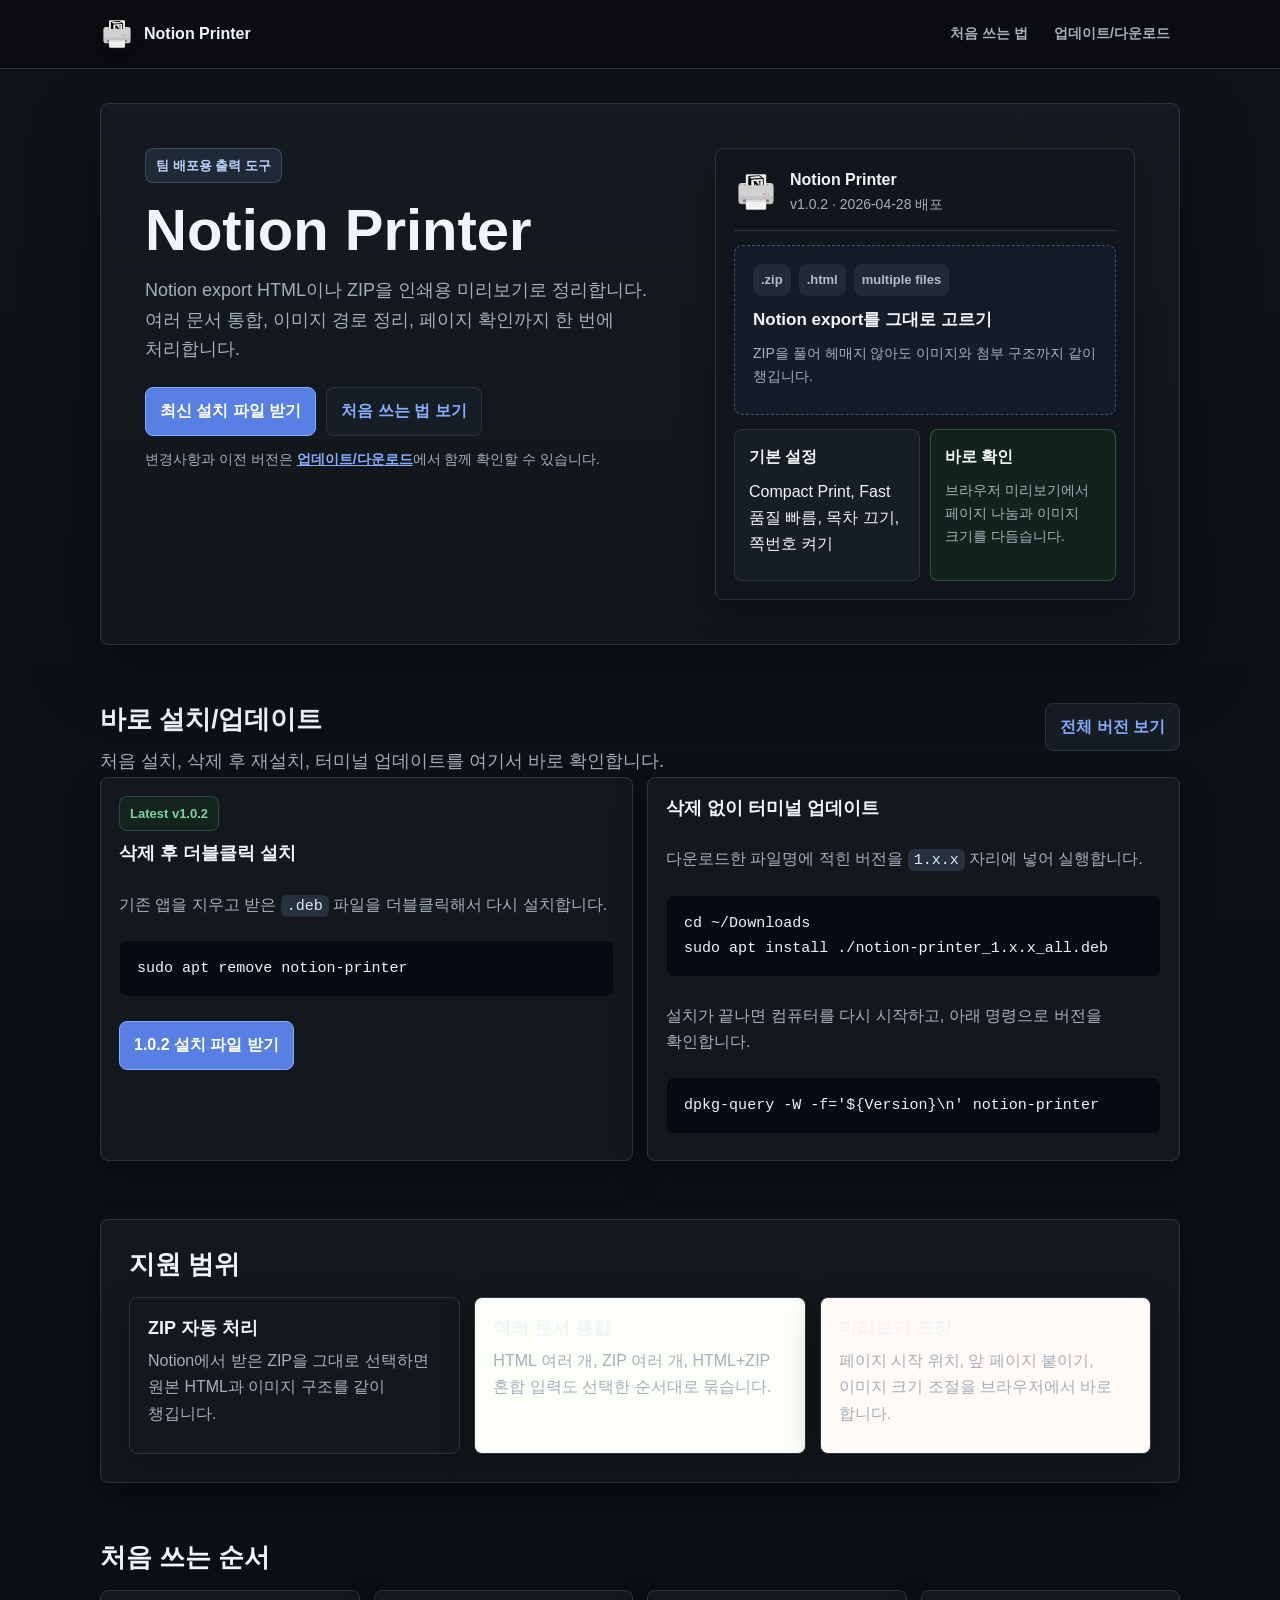
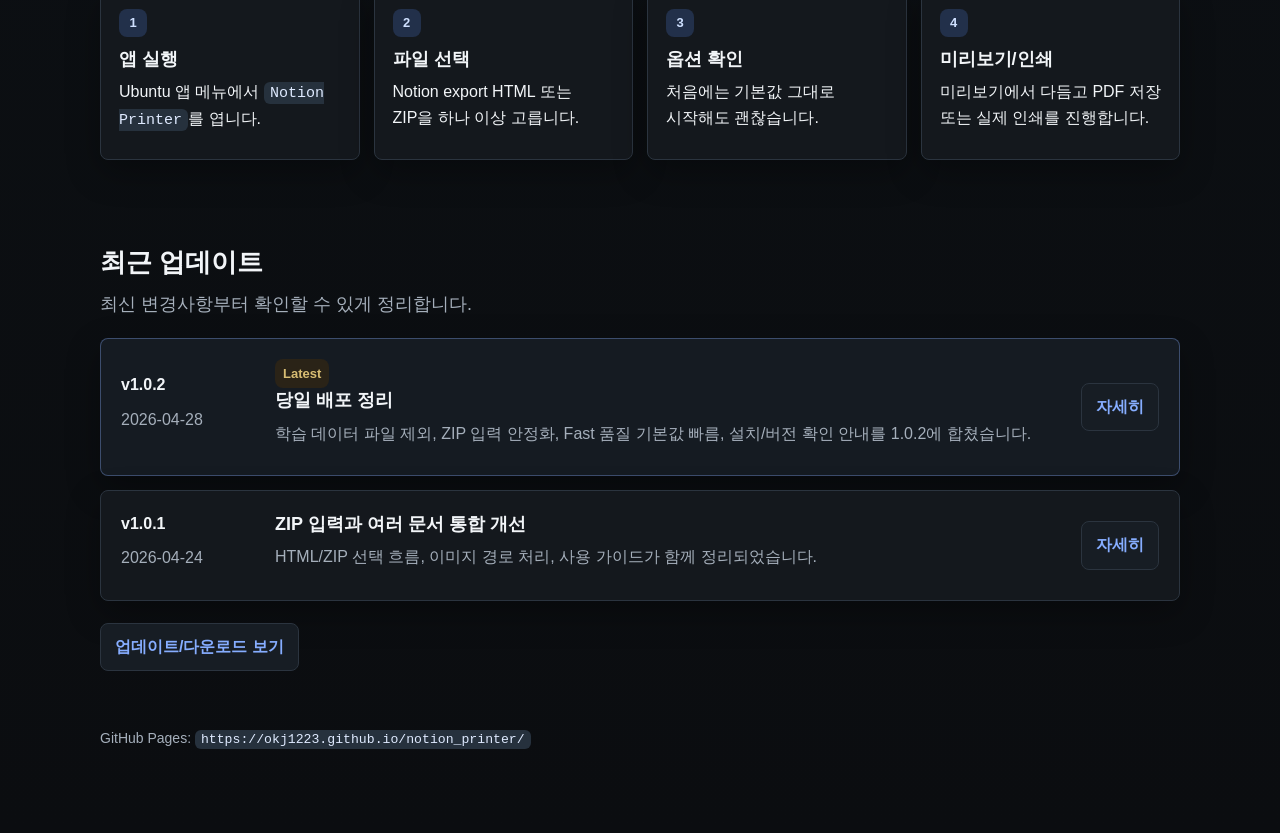
==== commit f24af26c: "Fold daily release into 1.0.2" ====
--- a/docs/index.html
+++ b/docs/index.html
@@ -374,7 +374,7 @@
           여러 문서 통합, 이미지 경로 정리, 페이지 확인까지 한 번에 처리합니다.
         </p>
         <div class="actions">
-          <a class="button primary" href="./downloads/notion-printer_1.0.3_all.deb" download>최신 설치 파일 받기</a>
+          <a class="button primary" href="./downloads/notion-printer_1.0.2_all.deb" download>최신 설치 파일 받기</a>
           <a class="button" href="./team-user-guide.html">처음 쓰는 법 보기</a>
         </div>
         <p class="helper">변경사항과 이전 버전은 <a href="./downloads/">업데이트/다운로드</a>에서 함께 확인할 수 있습니다.</p>
@@ -385,7 +385,7 @@
           <img src="./assets/notion-printer-512.png" alt="Notion Printer 아이콘">
           <div>
             <strong>Notion Printer</strong>
-            <span>v1.0.3 · 2026-04-28 배포</span>
+            <span>v1.0.2 · 2026-04-28 배포</span>
           </div>
         </div>
         <div class="preview-dropzone">
@@ -420,12 +420,12 @@
       </div>
       <div class="card-grid install-grid">
         <article class="feature install-panel">
-          <span class="badge latest">Latest v1.0.3</span>
+          <span class="badge latest">Latest v1.0.2</span>
           <h3>삭제 후 더블클릭 설치</h3>
           <p>기존 앱을 지우고 받은 <code>.deb</code> 파일을 더블클릭해서 다시 설치합니다.</p>
           <pre><code>sudo apt remove notion-printer</code></pre>
           <div class="actions">
-            <a class="button primary" href="./downloads/notion-printer_1.0.3_all.deb" download>1.0.3 설치 파일 받기</a>
+            <a class="button primary" href="./downloads/notion-printer_1.0.2_all.deb" download>1.0.2 설치 파일 받기</a>
           </div>
         </article>
         <article class="feature install-panel">
@@ -485,25 +485,13 @@
       <div class="timeline">
         <article class="release">
           <div>
-            <strong>v1.0.3</strong>
+            <strong>v1.0.2</strong>
             <p>2026-04-28</p>
           </div>
           <div>
             <span class="tag">Latest</span>
-            <h3>ZIP 안의 부분 HTML 제외</h3>
-            <p>중첩 ZIP의 조각 HTML은 건너뛰고, Fast 품질 기본값은 빠름 (1200px / WEBP 68)으로 맞췄습니다.</p>
-          </div>
-          <a class="button" href="./update-report-v1-0-3.html">자세히</a>
-        </article>
-
-        <article class="release">
-          <div>
-            <strong>v1.0.2</strong>
-            <p>2026-04-28</p>
-          </div>
-          <div>
-            <h3>설치와 버전 확인 안내 개선</h3>
-            <p>사용하지 않는 학습 데이터 파일이 빠졌고, 업데이트 설치와 버전 확인 방법이 더 명확해졌습니다.</p>
+            <h3>당일 배포 정리</h3>
+            <p>학습 데이터 파일 제외, ZIP 입력 안정화, Fast 품질 기본값 빠름, 설치/버전 확인 안내를 1.0.2에 합쳤습니다.</p>
           </div>
           <a class="button" href="./update-report-v1-0-2.html">자세히</a>
         </article>
